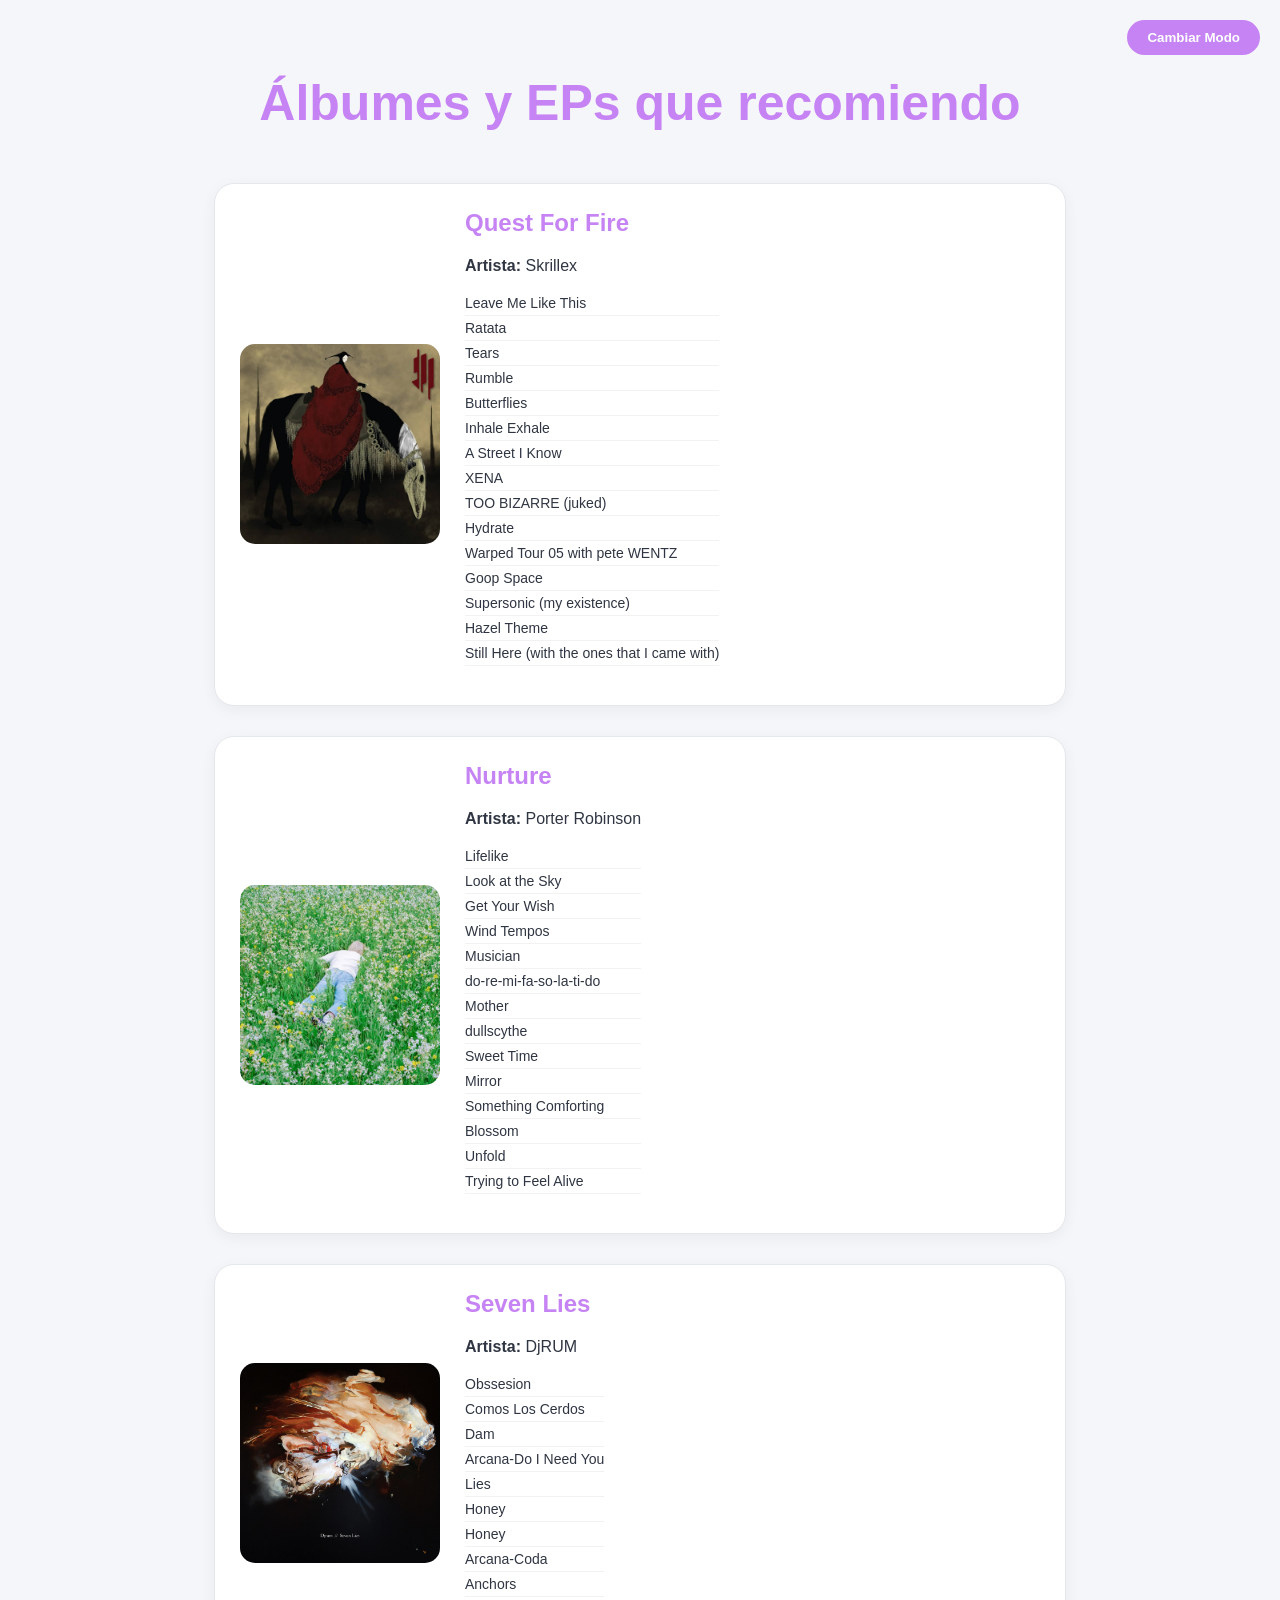
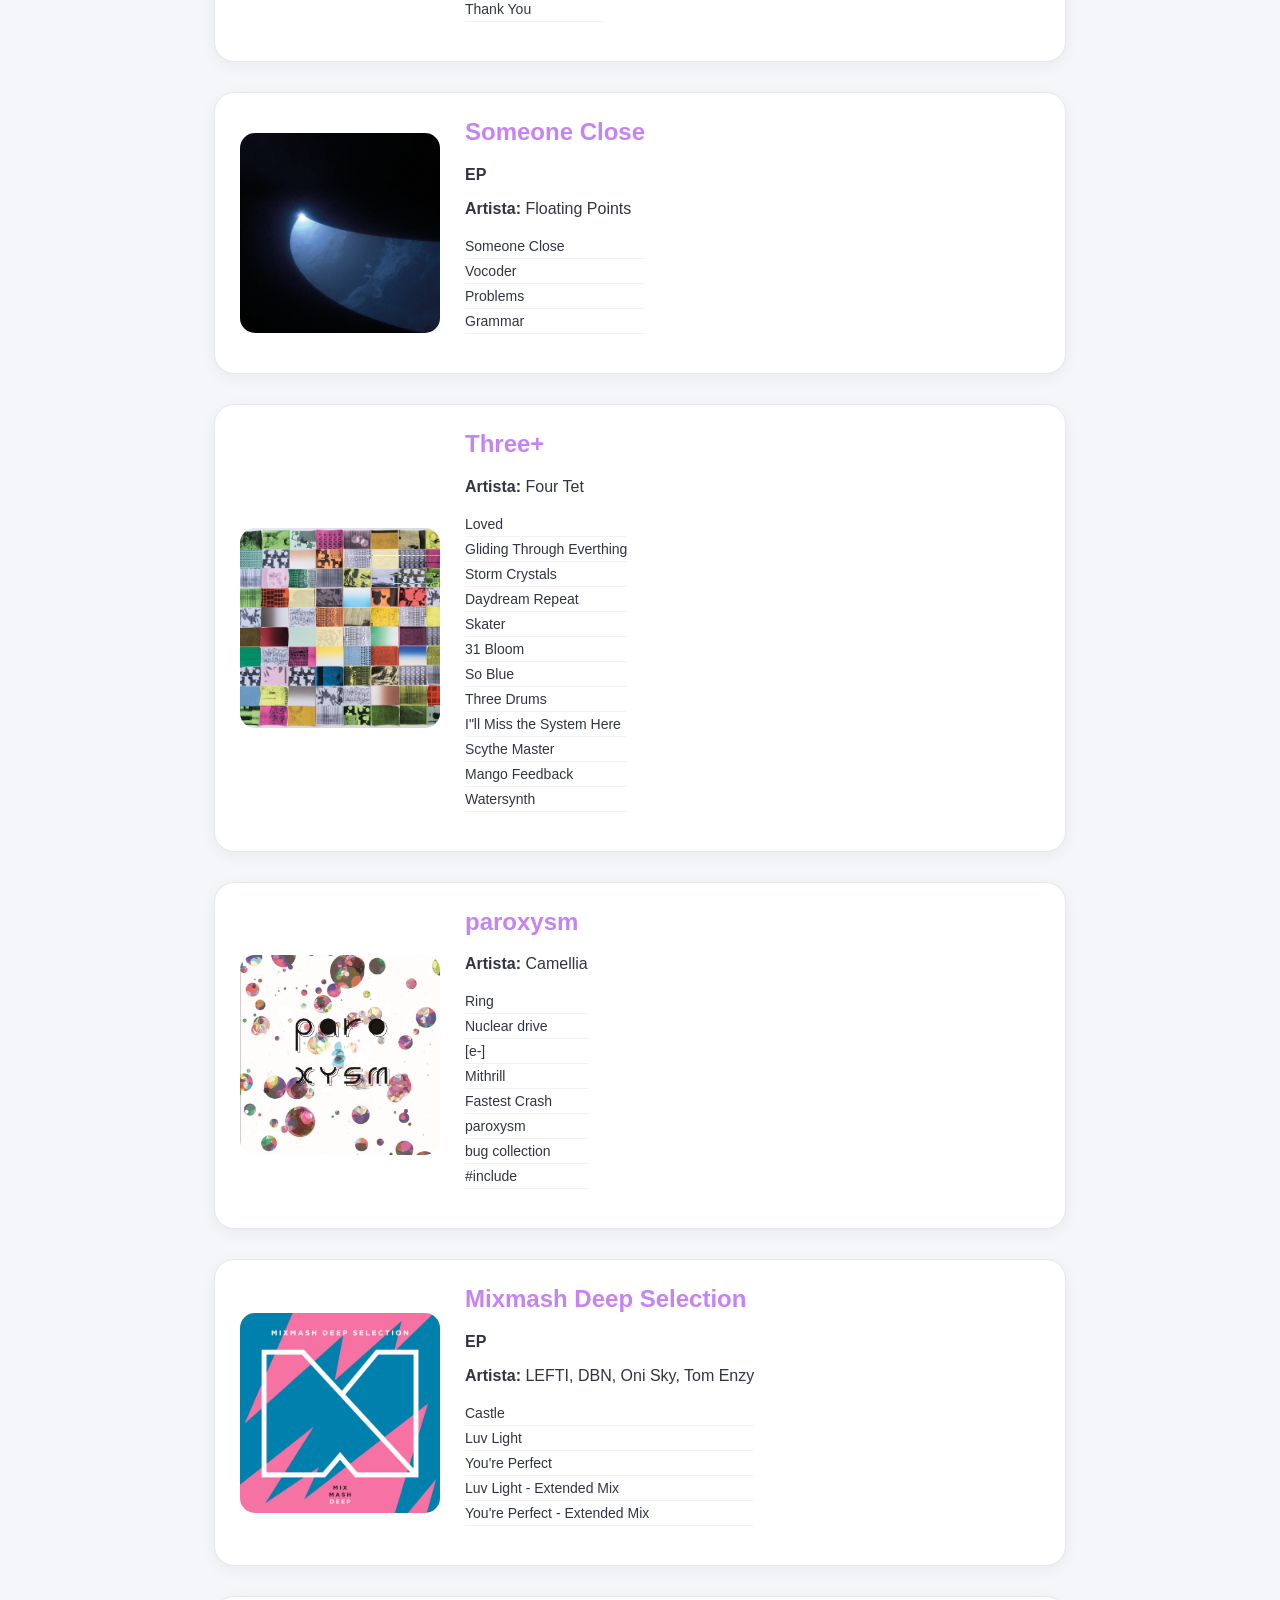
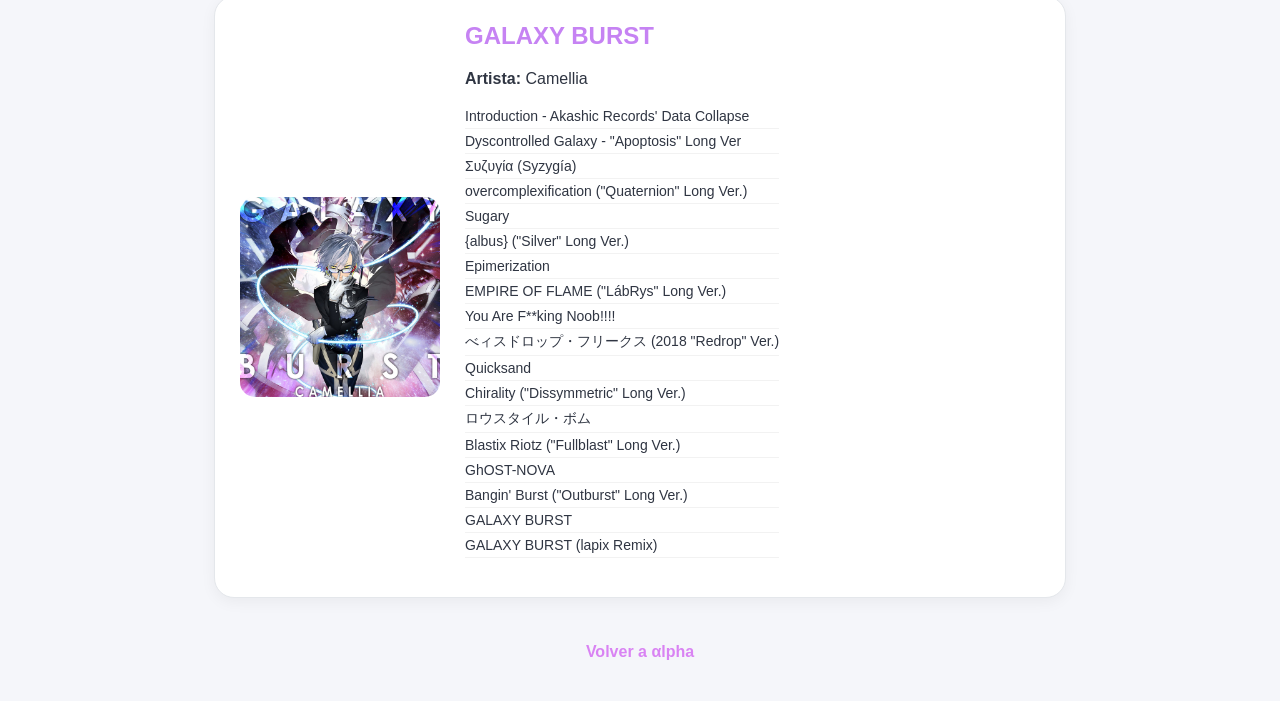
==== albumes.html @ 6c2151a0 "nuevo contenido" ====
<!DOCTYPE html>
<html lang="es">
<head>
    <meta charset="UTF-8">
    <meta name="viewport" content="width=device-width, initial-scale=1.0">
    <title>Álbumes y EPs que recomiendo</title>
    <style>
    :root {
    /* Variables Modo Claro */
    --bg-color: #f5f6fa;
    --text-color: #2f3542;
    --card-bg: #ffffff;
    --border-color: #e4e7eb;
    --accent-color: #c683f3;
    --shadow: 0 4px 15px rgba(0,0,0,0.05);
        }

        body.dark-mode {
            --bg-color: #121212;
            --text-color: #ffffff;
            --card-bg: #1e1e1e;
            --border-color: #333333;
        }

        body {
            background-color: var(--bg-color);
            color: var(--text-color);
            font-family: 'Segoe UI', sans-serif;
            transition: 0.3s;
            margin: 0;
            padding: 40px 20px;
            display: flex;
            flex-direction: column;
            align-items: center;
        }

        h1 { color: var(--accent-color); font-size: 50px; text-align: center; }

        /* Botón de Modo */
        #btn-modo {
            position: fixed;
            top: 20px;
            right: 20px;
            padding: 10px 20px;
            background-color: var(--accent-color);
            color: white;
            border: none;
            border-radius: 20px;
            cursor: pointer;
            font-weight: bold;
            z-index: 1000;
        }

        /* Banner Principal */
        .banner {
            width: 100%;
            max-width: 900px;
            border-radius: 20px;
            margin-bottom: 40px;
            box-shadow: var(--shadow);
        }

        /* Tarjetas de Álbumes */
        .album-card {
            background-color: var(--card-bg);
            border: 1px solid var(--border-color);
            padding: 25px;
            border-radius: 20px;
            margin-bottom: 30px;
            max-width: 800px;
            width: 100%;
            display: flex;
            gap: 25px;
            align-items: center;
            box-shadow: var(--shadow);
            transition: transform 0.3s ease;
        }

        .album-card:hover {
            transform: scale(1.02);
            border-color: var(--accent-color);
        }

        .album-card img {
            width: 200px;
            height: 200px;
            border-radius: 15px;
            object-fit: cover;
        }

        .album-info h2 { margin-top: 0; color: var(--accent-color); }

        ul { list-style: none; padding: 0; font-size: 14px; }
        ul li { padding: 4px 0; border-bottom: 1px solid rgba(128,128,128,0.1); }

        @media (max-width: 768px) {
            .album-card { flex-direction: column; text-align: center; }
        }
         /* Enlace inferior */
        .link-index {
            margin-top: 15px;
            text-decoration: none;
            color: rgb(217, 131, 243);
            font-weight: bold;
        }
    </style>
</head>
<body>

    <button id="btn-modo">Cambiar Modo</button>

    <h1>Álbumes y EPs que recomiendo</h1>
    <br>
    

   

    <div class="album-card">
        <img src="imagenes_proyecto/Quest For Fire.jpg" alt="Quest For Fire">
        <div class="album-info">
            <h2>Quest For Fire</h2>
            <p><strong>Artista:</strong> Skrillex</p>
            <ul>
                <li>Leave Me Like This</li>
                <li>Ratata</li>
                <li>Tears</li>
                <li>Rumble</li>
                <li>Butterflies</li>
                <li>Inhale Exhale</li>
                <li>A Street I Know</li>
                <li>XENA</li>
                <li>TOO BIZARRE (juked)</li>
                <li>Hydrate</li>
                <li>Warped Tour 05 with pete WENTZ</li>
                <li>Goop Space</li>
                <li>Supersonic (my existence)</li>
                <li>Hazel Theme</li>
                <li>Still Here (with the ones that I came with)</li>
            </ul>
        </div>
    </div>

    <div class="album-card">
        <img src="imagenes_proyecto/nurture.jpg" alt="Nurture">
        <div class="album-info">
            <h2>Nurture</h2>
            <p><strong>Artista:</strong> Porter Robinson</p>
            <ul>
            <li>Lifelike</li>
            <li>Look at the Sky</li>
            <li>Get Your Wish</li>
            <li>Wind Tempos</li>
            <li>Musician</li>
            <li>do-re-mi-fa-so-la-ti-do</li>
            <li>Mother</li>
            <li>dullscythe</li>
            <li>Sweet Time</li>
            <li>Mirror</li>
            <li>Something Comforting</li>
            <li>Blossom</li>
            <li>Unfold</li>
            <li>Trying to Feel Alive</li>
            </ul>
        </div>
    </div>

    <div class="album-card">
        <img src="imagenes_proyecto/Seven_Lies.jpg" alt="Seven Lies">
        <div class="album-info">
            <h2>Seven Lies</h2>
            <p><strong>Artista:</strong> DjRUM</p>
            <ul>
            <li>Obssesion</li>
            <li>Comos Los Cerdos</li>
            <li>Dam</li>
            <li>Arcana-Do I Need You</li>
            <li>Lies</li>
            <li>Honey</li>
            <li>Honey</li>
            <li>Arcana-Coda</li>
            <li>Anchors</li>
            <li>Thank You</li>
            </ul>
        </div>
    </div>

    <div class="album-card">
        <img src="imagenes_proyecto/Someone_close.jpg" alt="Seven Lies">
        <div class="album-info">
            <h2>Someone Close</h2>
            <p><strong>EP</strong></p>
            <p><strong>Artista:</strong> Floating Points</p>
            <ul>
            <li>Someone Close</li>
            <li>Vocoder</li>
            <li>Problems</li>
            <li>Grammar</li>
            </ul>
        </div>
    </div>

    <div class="album-card">
        <img src="imagenes_proyecto/Three.jpg" alt="Three+">
        <div class="album-info">
            <h2>Three+</h2>
            <p><strong>Artista:</strong> Four Tet</p>
            <ul>
            <li>Loved</li>
            <li>Gliding Through Everthing</li>
            <li>Storm Crystals</li>
            <li>Daydream Repeat</li>
            <li>Skater</li>
            <li>31 Bloom</li>
            <li>So Blue</li>
            <li>Three Drums</li>
            <li>I"ll Miss the System Here</li>
            <li>Scythe Master</li>
            <li>Mango Feedback</li>
            <li>Watersynth</li>
            </ul>

        </div>
    </div>

    <div class="album-card">
        <img src="imagenes_proyecto/Paroxysm.jpg" alt="Paroxysm">
        <div class="album-info">
            <h2>paroxysm</h2>
            <p><strong>Artista:</strong> Camellia</p>
            <ul>
            <li>Ring</li>
            <li>Nuclear drive</li>
            <li>[e-]</li>
            <li>Mithrill</li>
            <li>Fastest Crash</li>
            <li>paroxysm</li>
            <li>bug collection</li>
            <li>#include</li>
            </ul>
        </div>
    </div>

    <div class="album-card">
        <img src="imagenes_proyecto/mm_deep.jpg" alt="Mixmash Deep">
        <div class="album-info">
            <h2>Mixmash Deep Selection</h2>
            <p><strong>EP</strong></p>
            <p><strong>Artista:</strong> LEFTI, DBN, Oni Sky, Tom Enzy</p>
            <ul>
            <li>Castle</li>
            <li>Luv Light</li>
            <li>You're Perfect</li>
            <li>Luv Light - Extended Mix</li>
            <li>You're Perfect - Extended Mix</li>
            </ul>
        </div>
    </div>

    <div class="album-card">
        <img src="imagenes_proyecto/Galaxy_Burst.jpg" alt="GALAXY BURST">
        <div class="album-info">
            <h2>GALAXY BURST</h2>
            <p><strong>Artista:</strong> Camellia</p>
            <ul>
            <li>Introduction - Akashic Records' Data Collapse</li>
            <li>Dyscontrolled Galaxy - "Apoptosis" Long Ver</li>
            <li>Συζυγία (Syzygía)</li>
            <li>overcomplexification ("Quaternion" Long Ver.)</li>
            <li>Sugary</li>
            <li>{albus} ("Silver" Long Ver.)</li>
            <li>Epimerization</li>
            <li>EMPIRE OF FLAME ("LábRys" Long Ver.)</li>
            <li>You Are F**king Noob!!!!</li>
            <li>べィスドロップ・フリークス (2018 "Redrop" Ver.)</li>
            <li>Quicksand</li>
            <li>Chirality ("Dissymmetric" Long Ver.)</li>
            <li>ロウスタイル・ボム</li>
            <li>Blastix Riotz ("Fullblast" Long Ver.)</li>
            <li>GhOST-NOVA</li>
            <li>Bangin' Burst ("Outburst" Long Ver.)</li>
            <li>GALAXY BURST</li>
            <li>GALAXY BURST (lapix Remix)</li>
            </ul>
        </div>
    </div>

    <a href="index.html" class="link-index"><strong>Volver a αlpha</a>

        <!--script del modo oscuro-->
    <script>
        const btn = document.getElementById('btn-modo');
        btn.addEventListener('click', () => {
            document.body.classList.toggle('dark-mode');
            localStorage.setItem('tema', document.body.classList.contains('dark-mode') ? 'oscuro' : 'claro');
        });

        if(localStorage.getItem('tema') === 'oscuro') {
            document.body.classList.add('dark-mode');
        }
    </script>
</body>
</html>
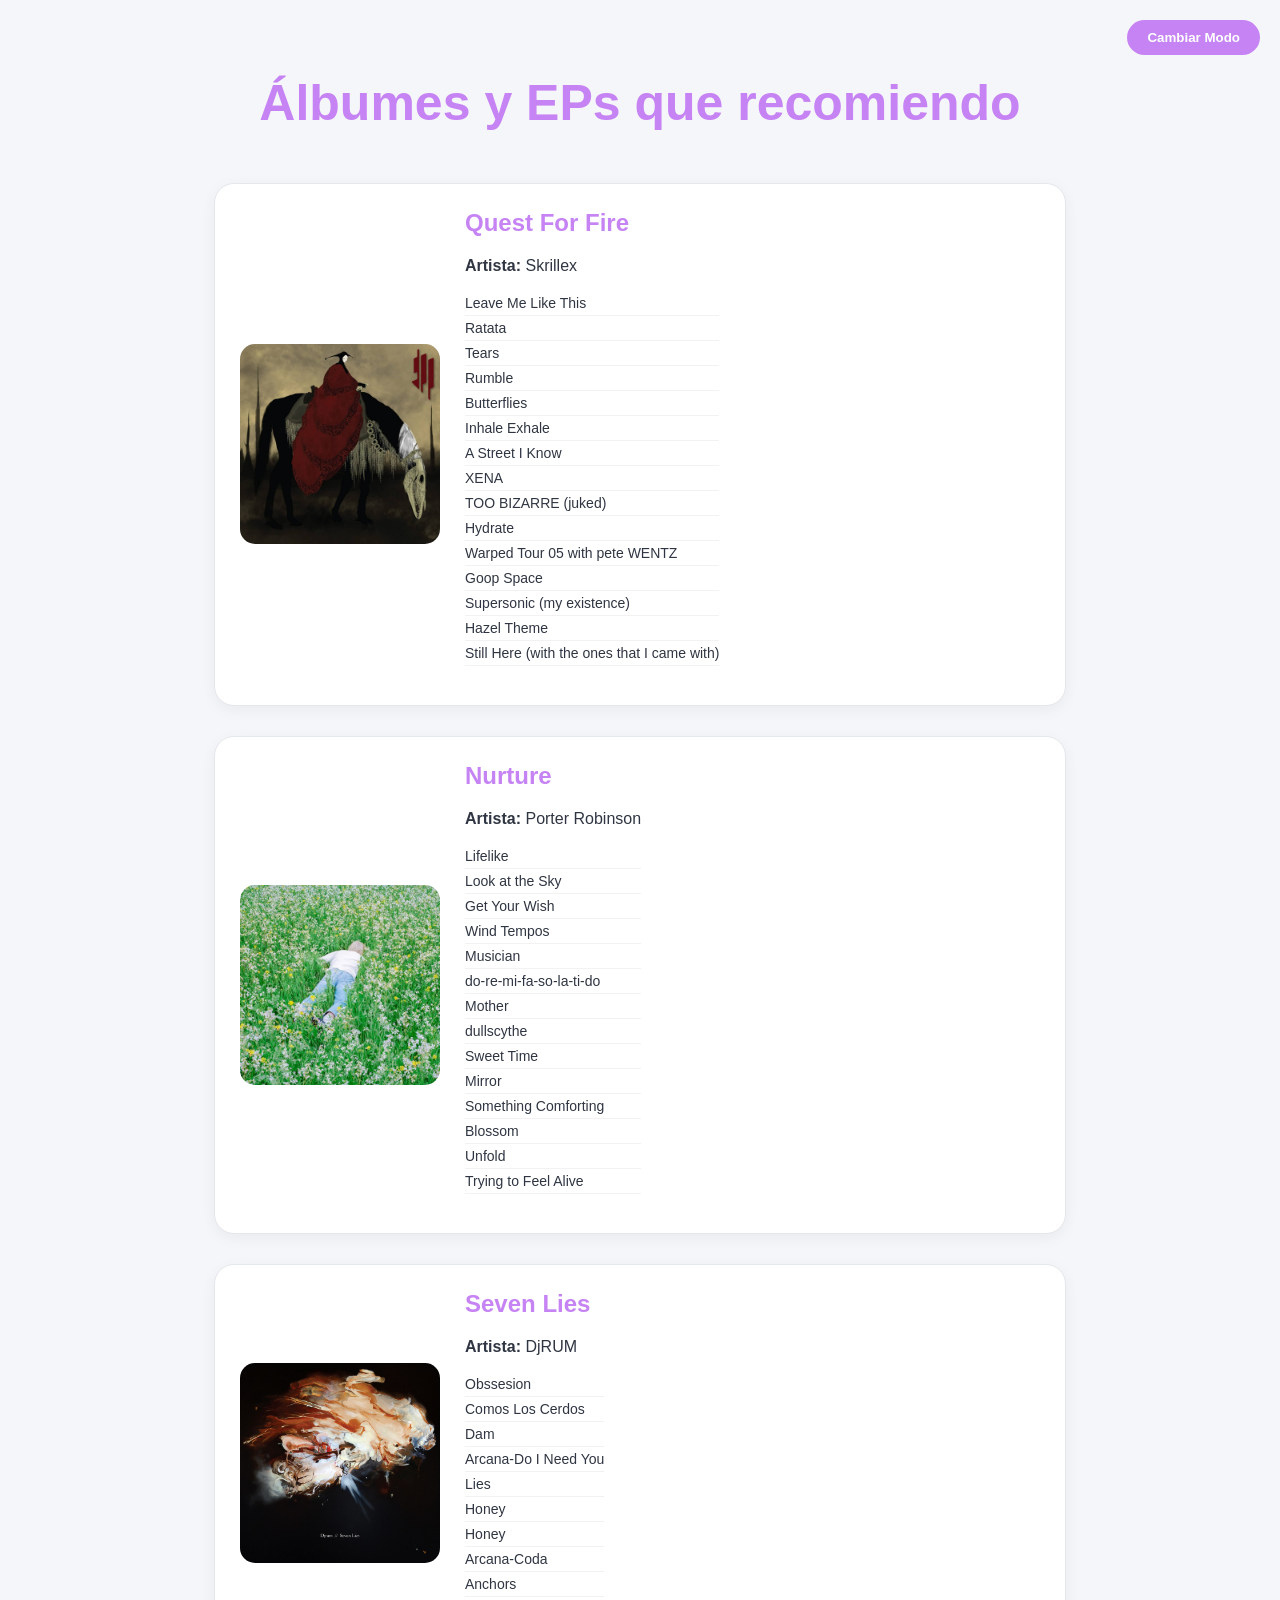
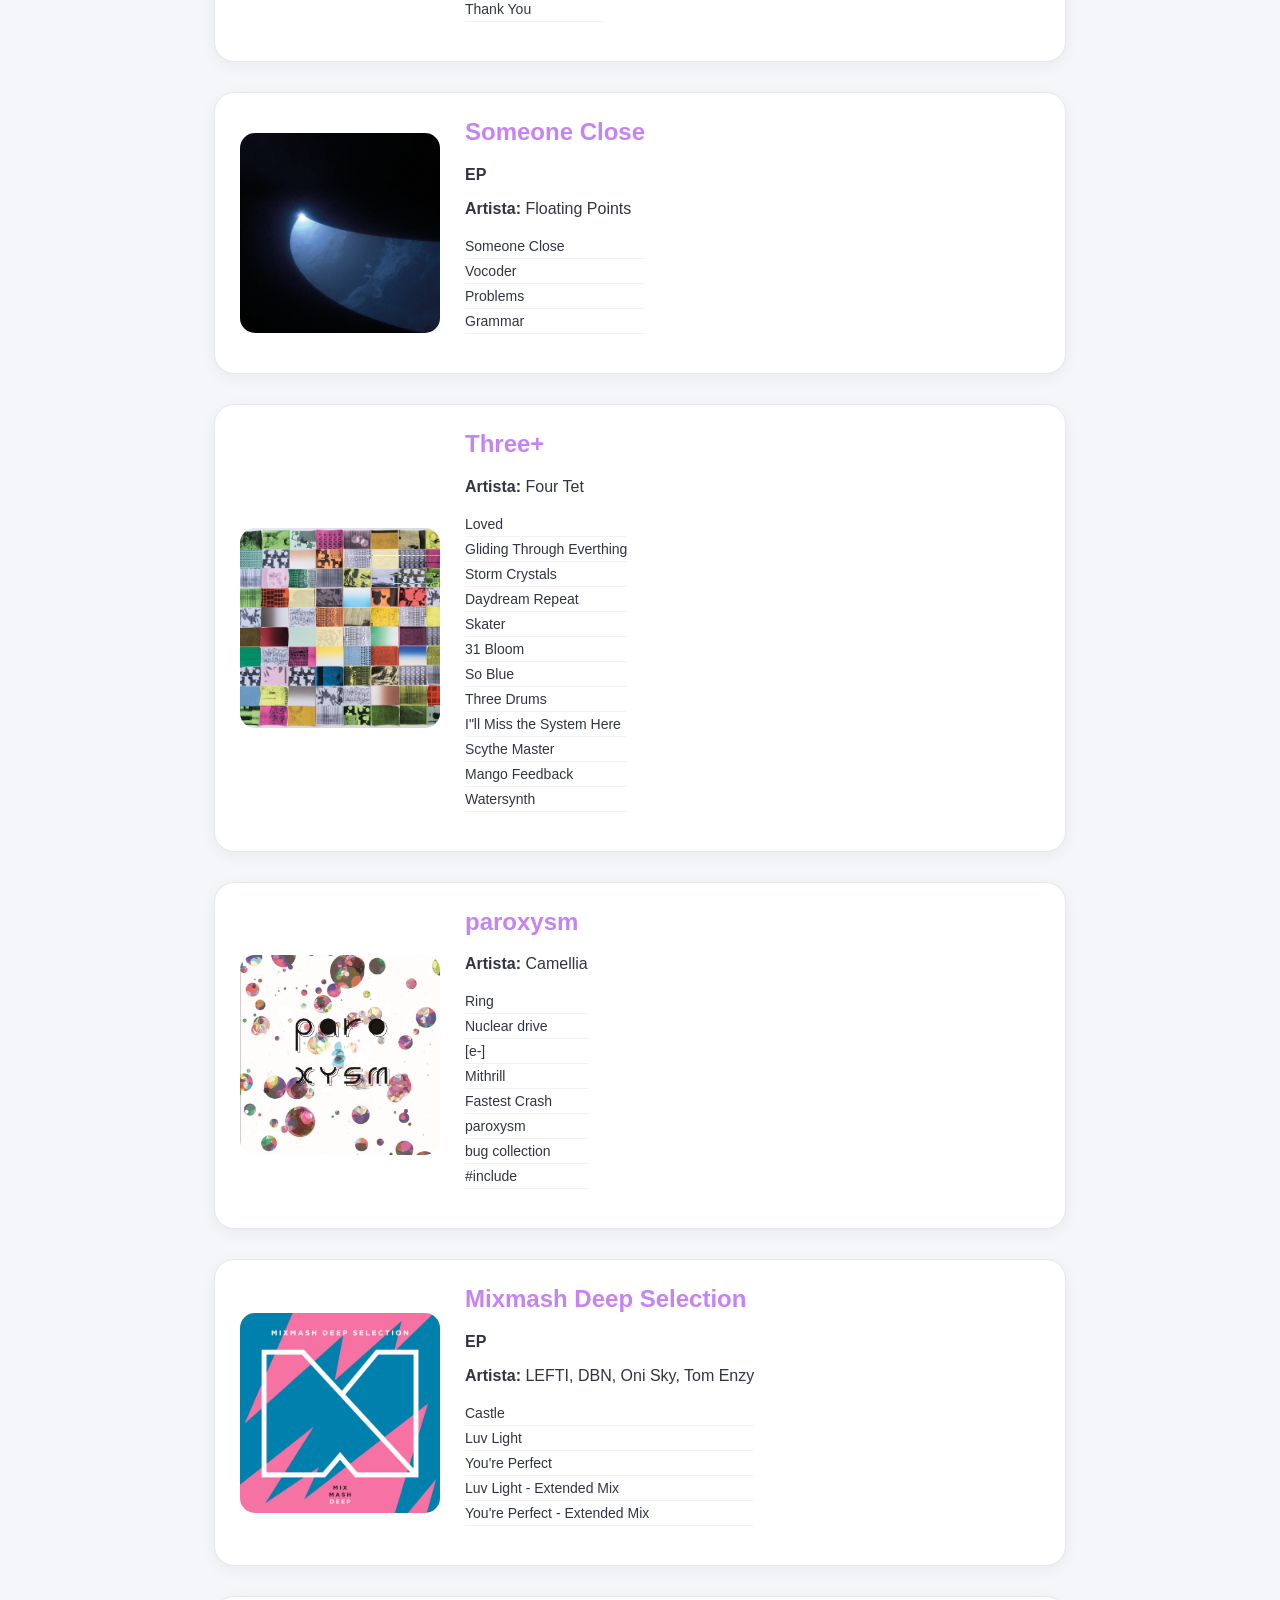
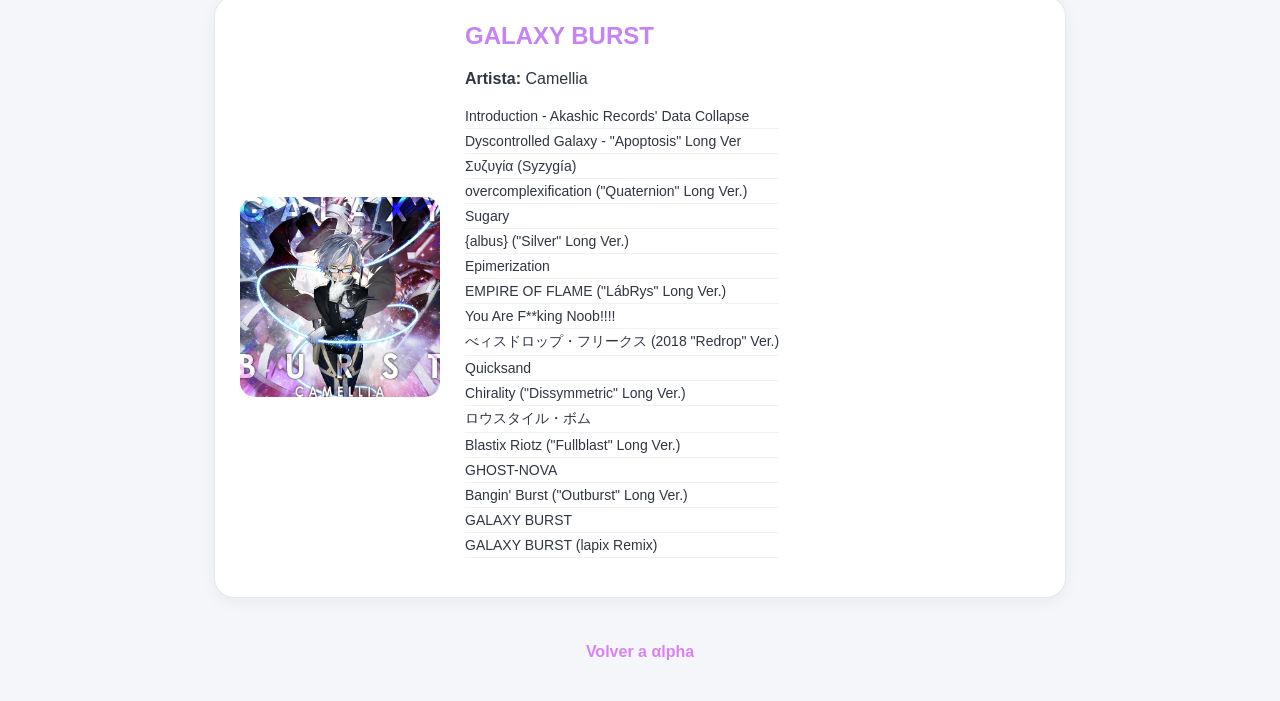
==== commit 5cdd2744: "Update albumes.html" ====
--- a/albumes.html
+++ b/albumes.html
@@ -276,7 +276,7 @@
             <li>Chirality ("Dissymmetric" Long Ver.)</li>
             <li>ロウスタイル・ボム</li>
             <li>Blastix Riotz ("Fullblast" Long Ver.)</li>
-            <li>GhOST-NOVA</li>
+            <li>GHOST-NOVA</li>
             <li>Bangin' Burst ("Outburst" Long Ver.)</li>
             <li>GALAXY BURST</li>
             <li>GALAXY BURST (lapix Remix)</li>
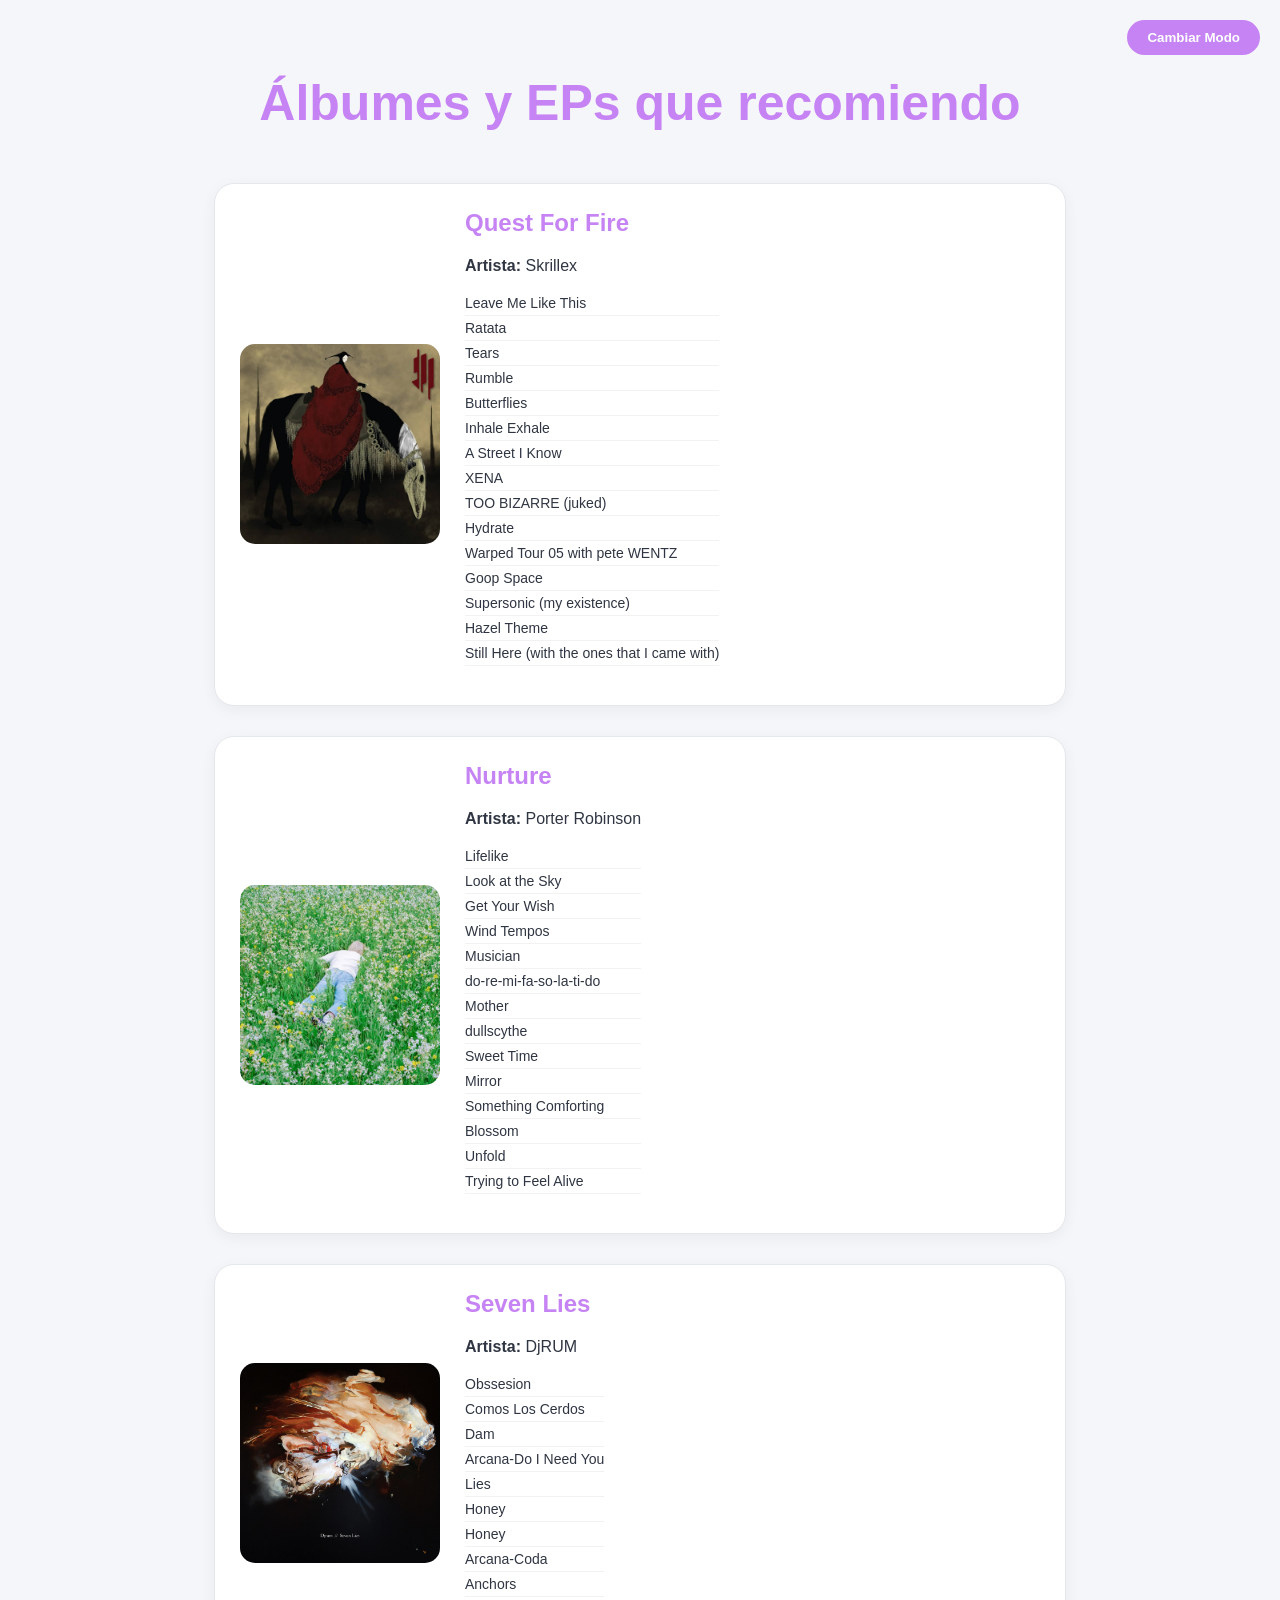
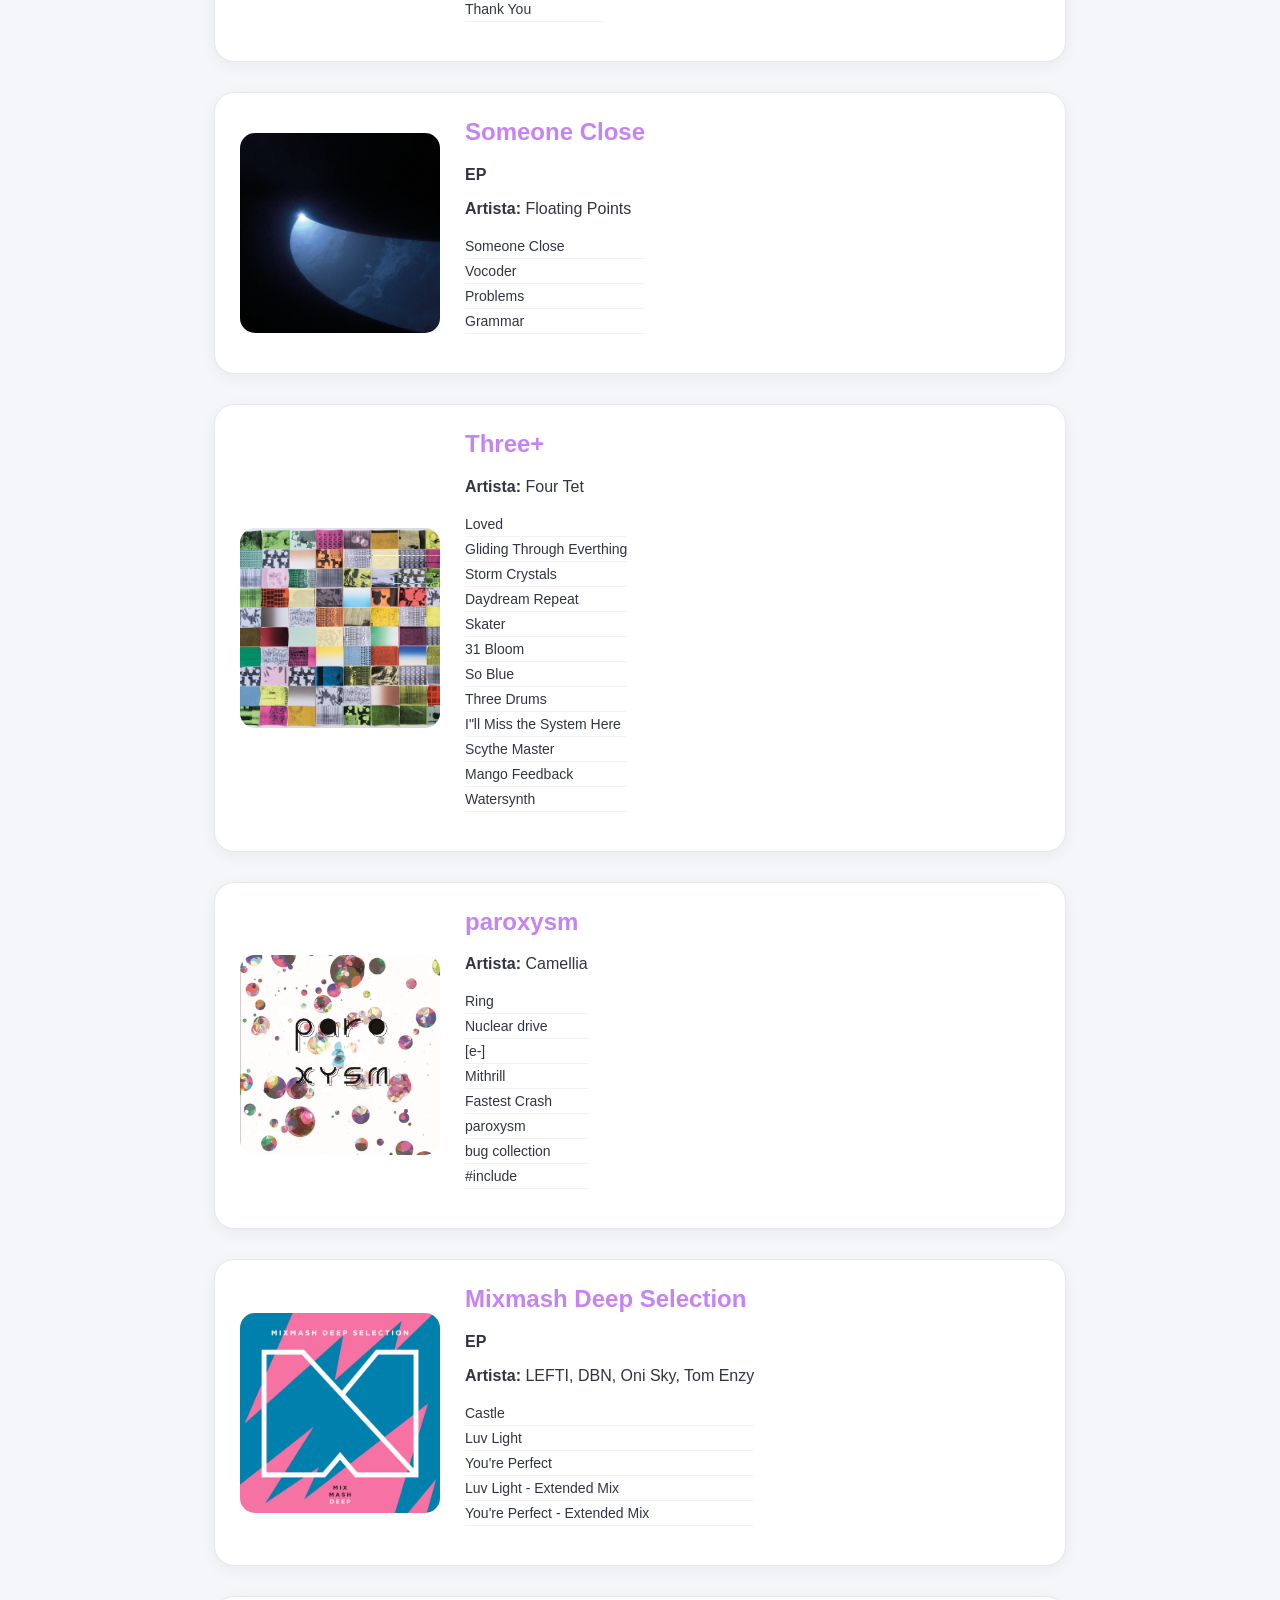
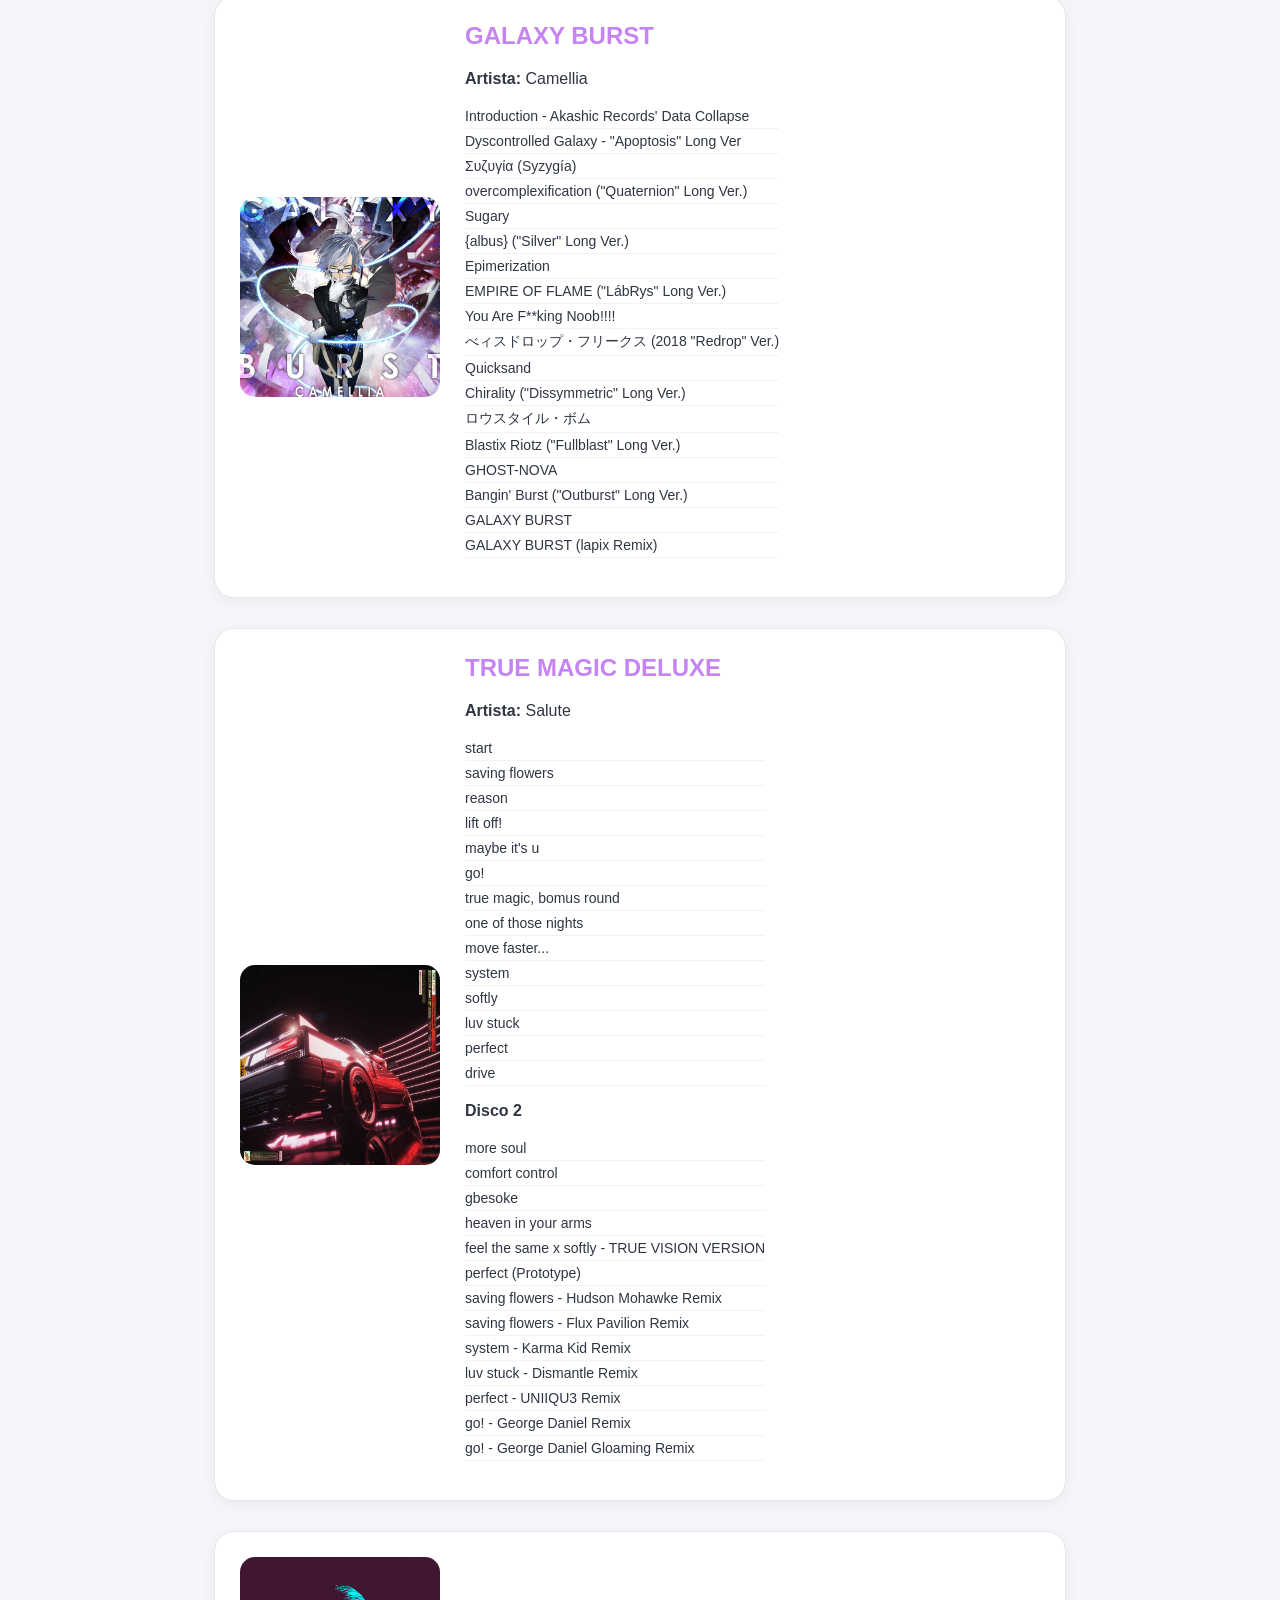
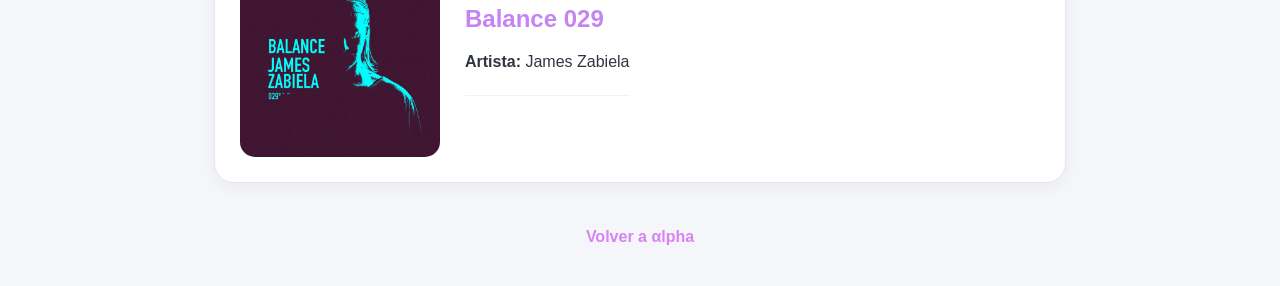
==== commit 0db0f230: "nuevo contenido" ====
--- a/albumes.html
+++ b/albumes.html
@@ -284,6 +284,57 @@
         </div>
     </div>
 
+    <div class="album-card">
+        <img src="imagenes_proyecto/true_magic_D.jpg" alt="TRUE MAGIC DELUXE">
+        <div class="album-info">
+            <h2>TRUE MAGIC DELUXE</h2>
+            <p><strong>Artista:</strong> Salute</p>
+            <ul>
+            <li>start</li>
+            <li>saving flowers</li>
+            <li>reason</li>
+            <li>lift off!</li>
+            <li>maybe it's u</li>
+            <li>go!</li>
+            <li>true magic, bomus round</li>
+            <li>one of those nights</li>
+            <li>move faster...</li>
+            <li>system</li>
+            <li>softly</li>
+            <li>luv stuck</li>
+            <li>perfect</li>
+            <li>drive</li>
+            </ul>
+            <p><strong>Disco 2</strong></p>
+            <ul>
+            <li>more soul</li>
+            <li>comfort control</li>
+            <li>gbesoke</li>
+            <li>heaven in your arms</li>
+            <li>feel the same x softly - TRUE VISION VERSION</li>
+            <li>perfect (Prototype)</li>
+            <li>saving flowers - Hudson Mohawke Remix</li>
+            <li>saving flowers - Flux Pavilion Remix </li>
+            <li>system - Karma Kid Remix</li>
+            <li>luv stuck - Dismantle Remix</li>
+            <li>perfect - UNIIQU3 Remix</li>
+            <li>go! - George Daniel Remix</li>
+            <li>go! - George Daniel Gloaming Remix</li>
+            </ul>
+        </div>
+    </div>
+
+    <div class="album-card">
+        <img src="imagenes_proyecto/balance_029.jpg" alt="Balance 029">
+        <div class="album-info">
+            <h2>Balance 029</h2>
+            <p><strong>Artista:</strong> James Zabiela</p>
+            <ul>
+            <li></li>
+            </ul>
+        </div>
+    </div>
+
     <a href="index.html" class="link-index"><strong>Volver a αlpha</a>
 
         <!--script del modo oscuro-->
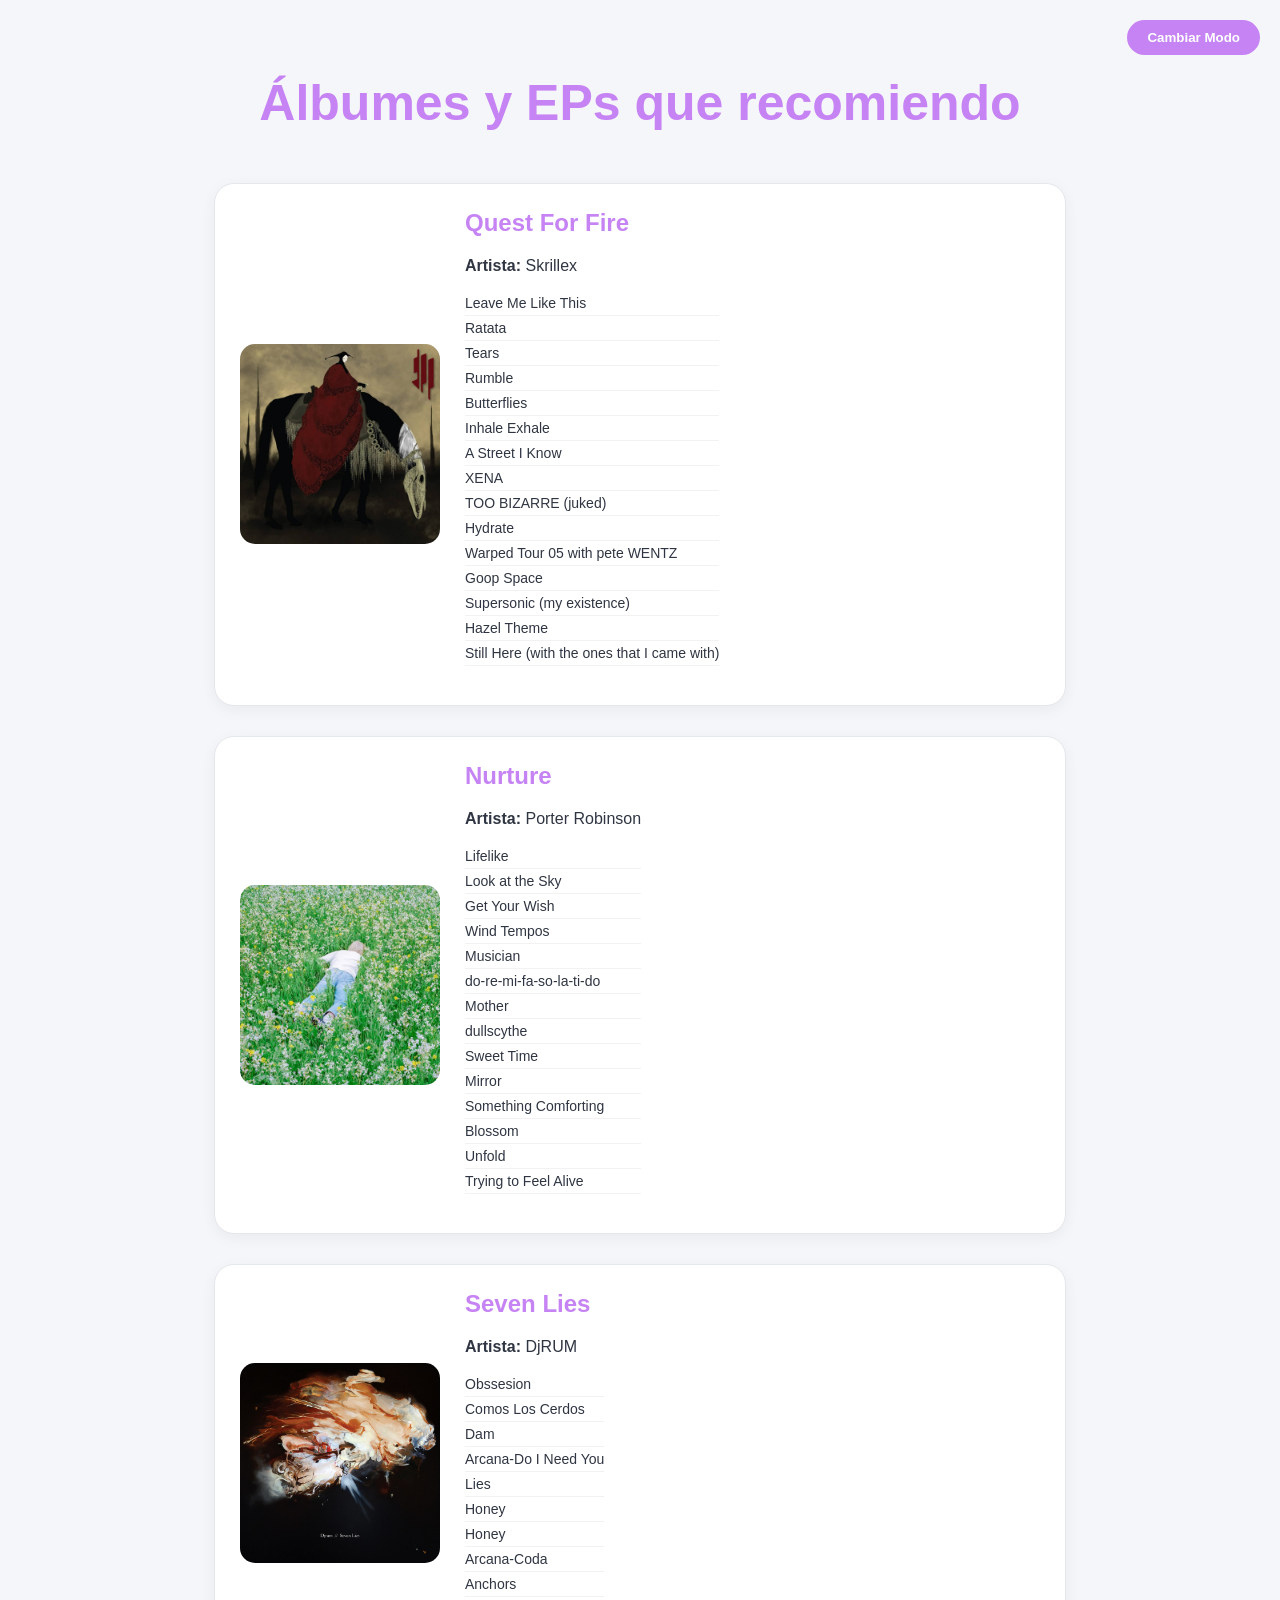
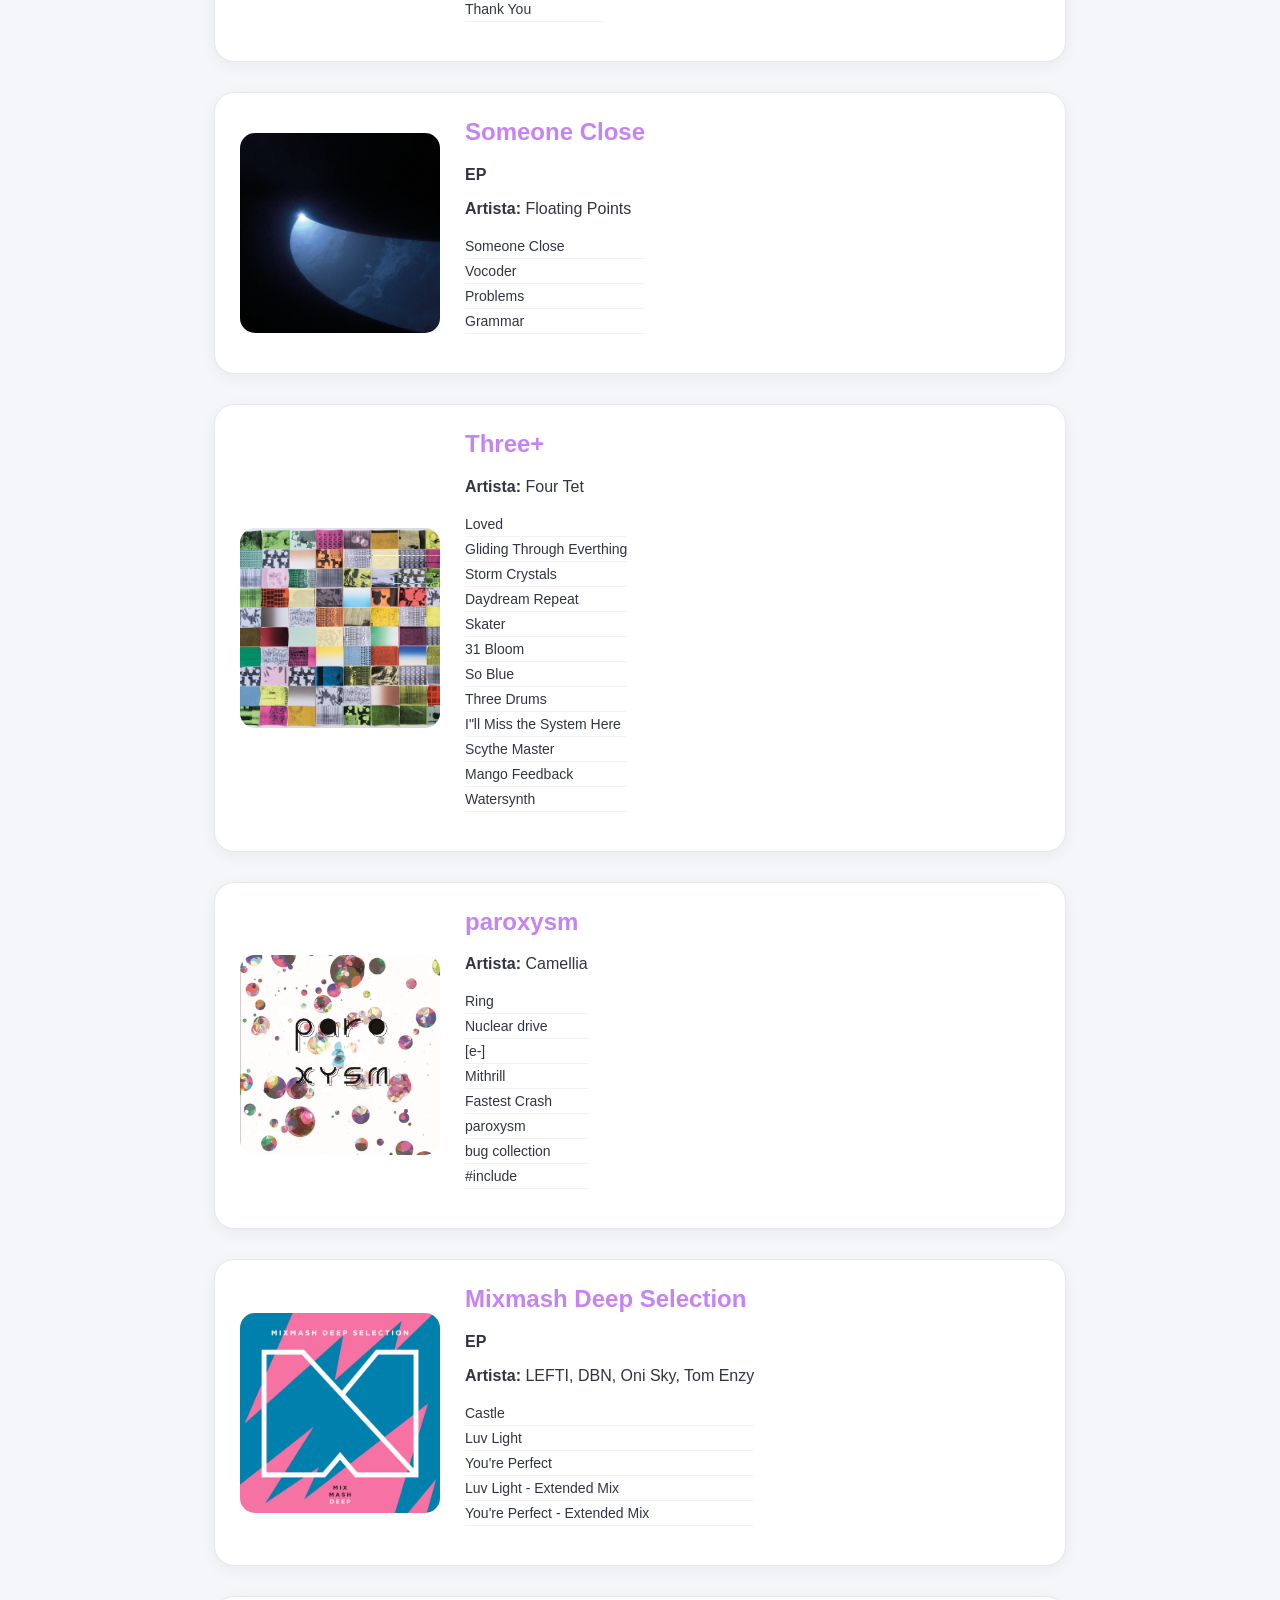
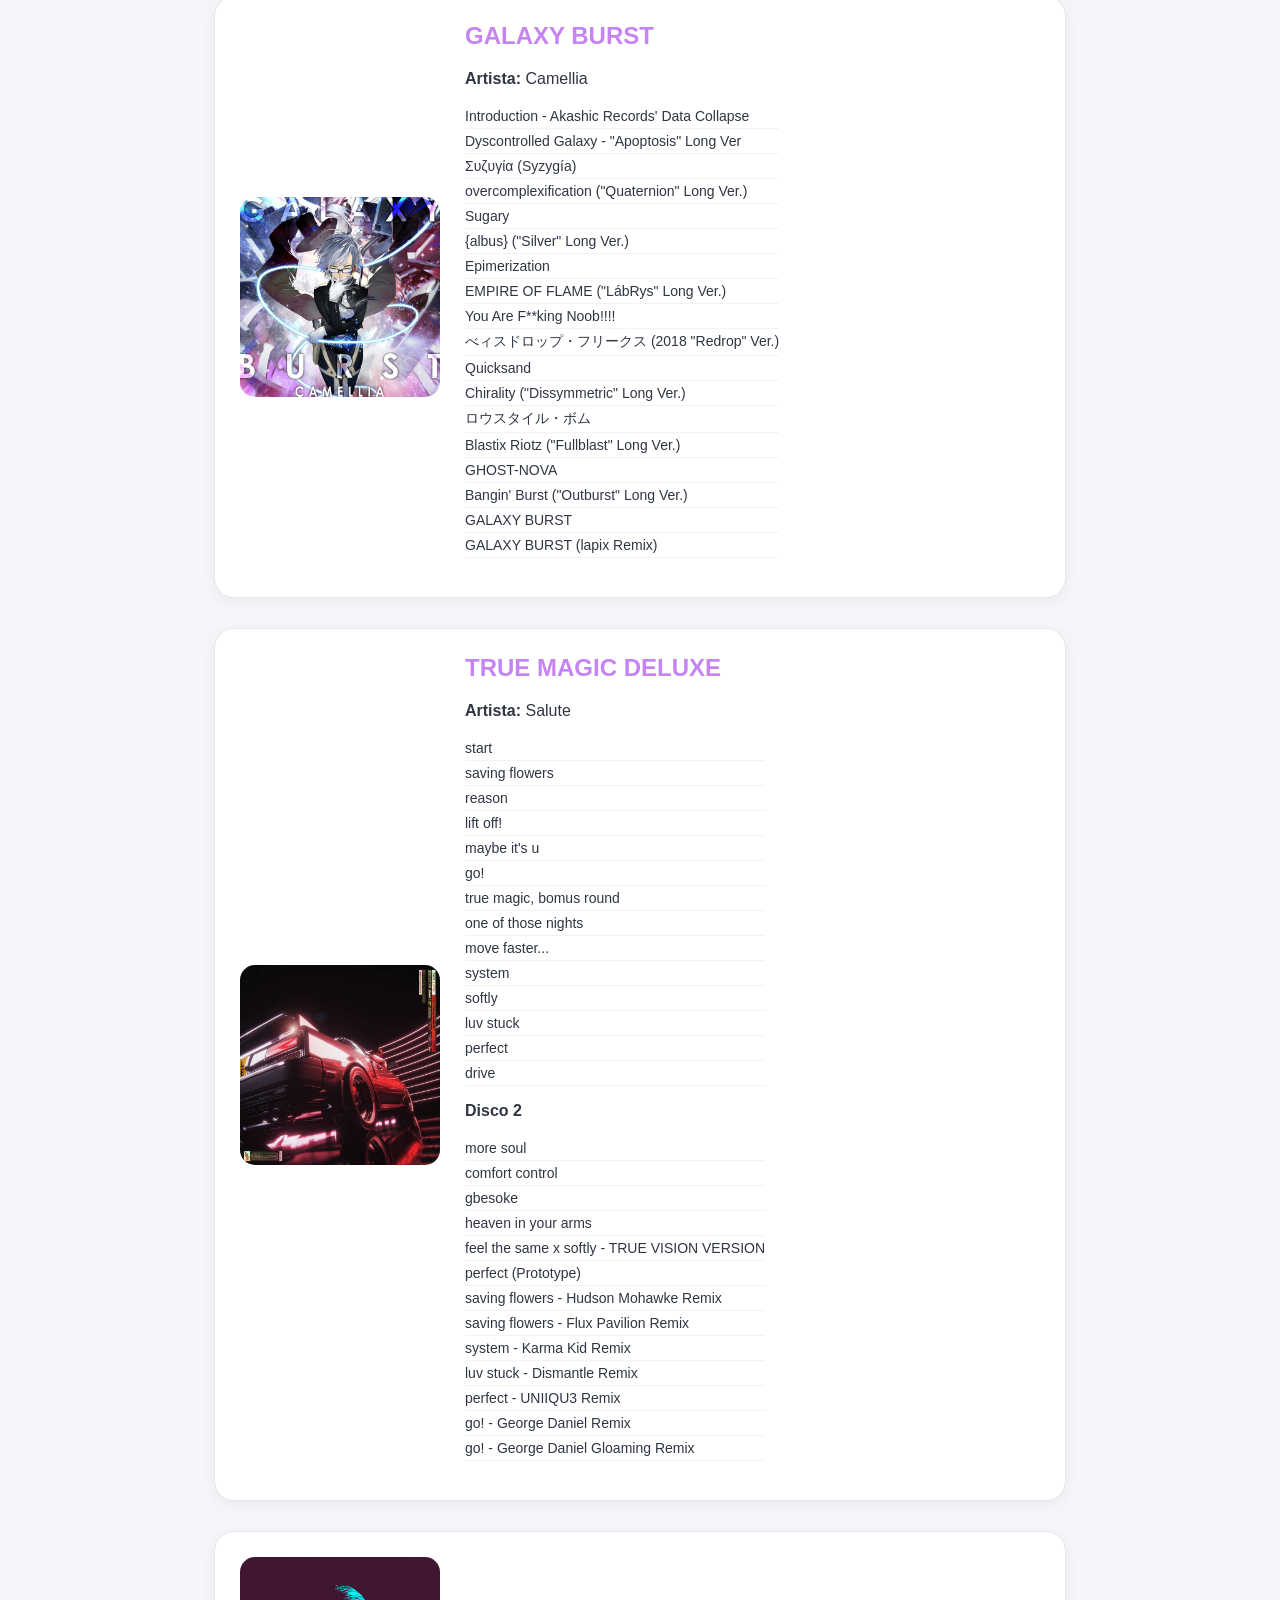
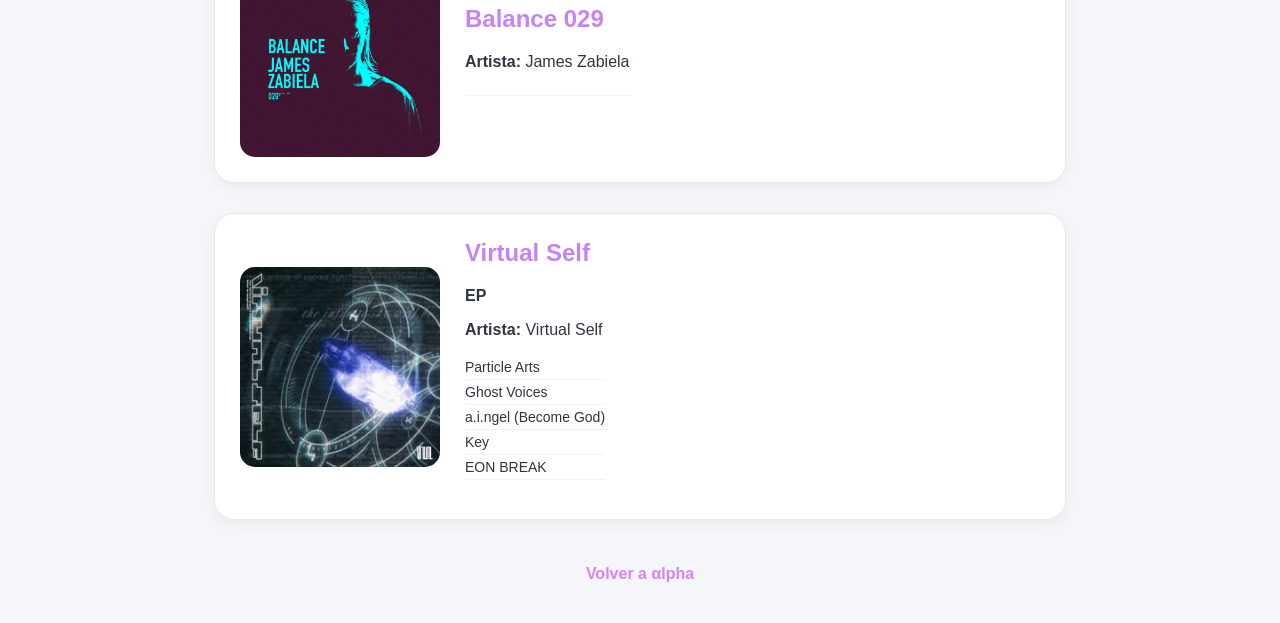
==== commit ff1a71ea: "virtual self" ====
--- a/albumes.html
+++ b/albumes.html
@@ -335,6 +335,22 @@
         </div>
     </div>
 
+    <div class="album-card">
+        <img src="imagenes_proyecto/vistual_self.jpg" alt="Virtual Self">
+        <div class="album-info">
+            <h2>Virtual Self</h2>
+            <p><strong>EP</strong></p>
+            <p><strong>Artista:</strong> Virtual Self</p>
+            <ul>
+            <li>Particle Arts</li>
+            <li>Ghost Voices</li>
+            <li>a.i.ngel (Become God)</li>
+            <li>Key</li>
+            <li>EON BREAK</li>
+            </ul>
+        </div>
+    </div>
+
     <a href="index.html" class="link-index"><strong>Volver a αlpha</a>
 
         <!--script del modo oscuro-->
@@ -349,5 +365,6 @@
             document.body.classList.add('dark-mode');
         }
     </script>
+   
 </body>
 </html>
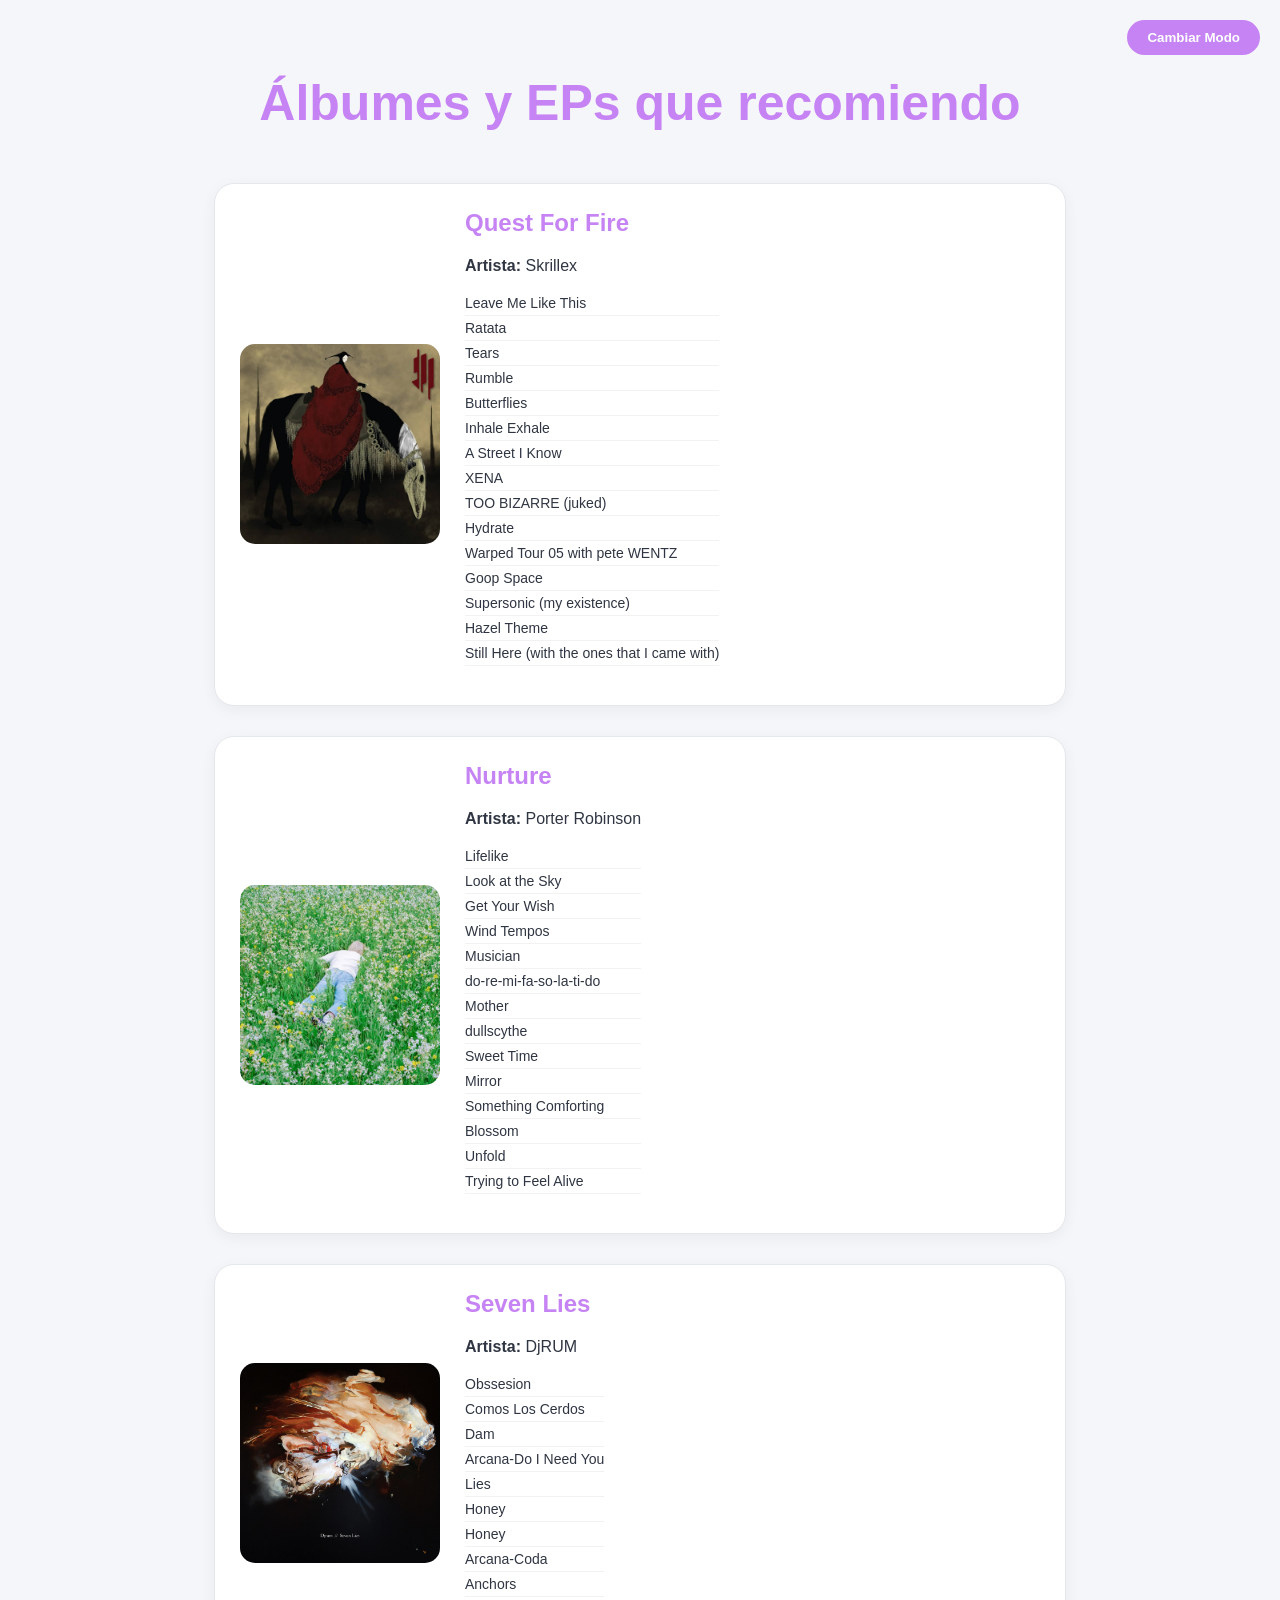
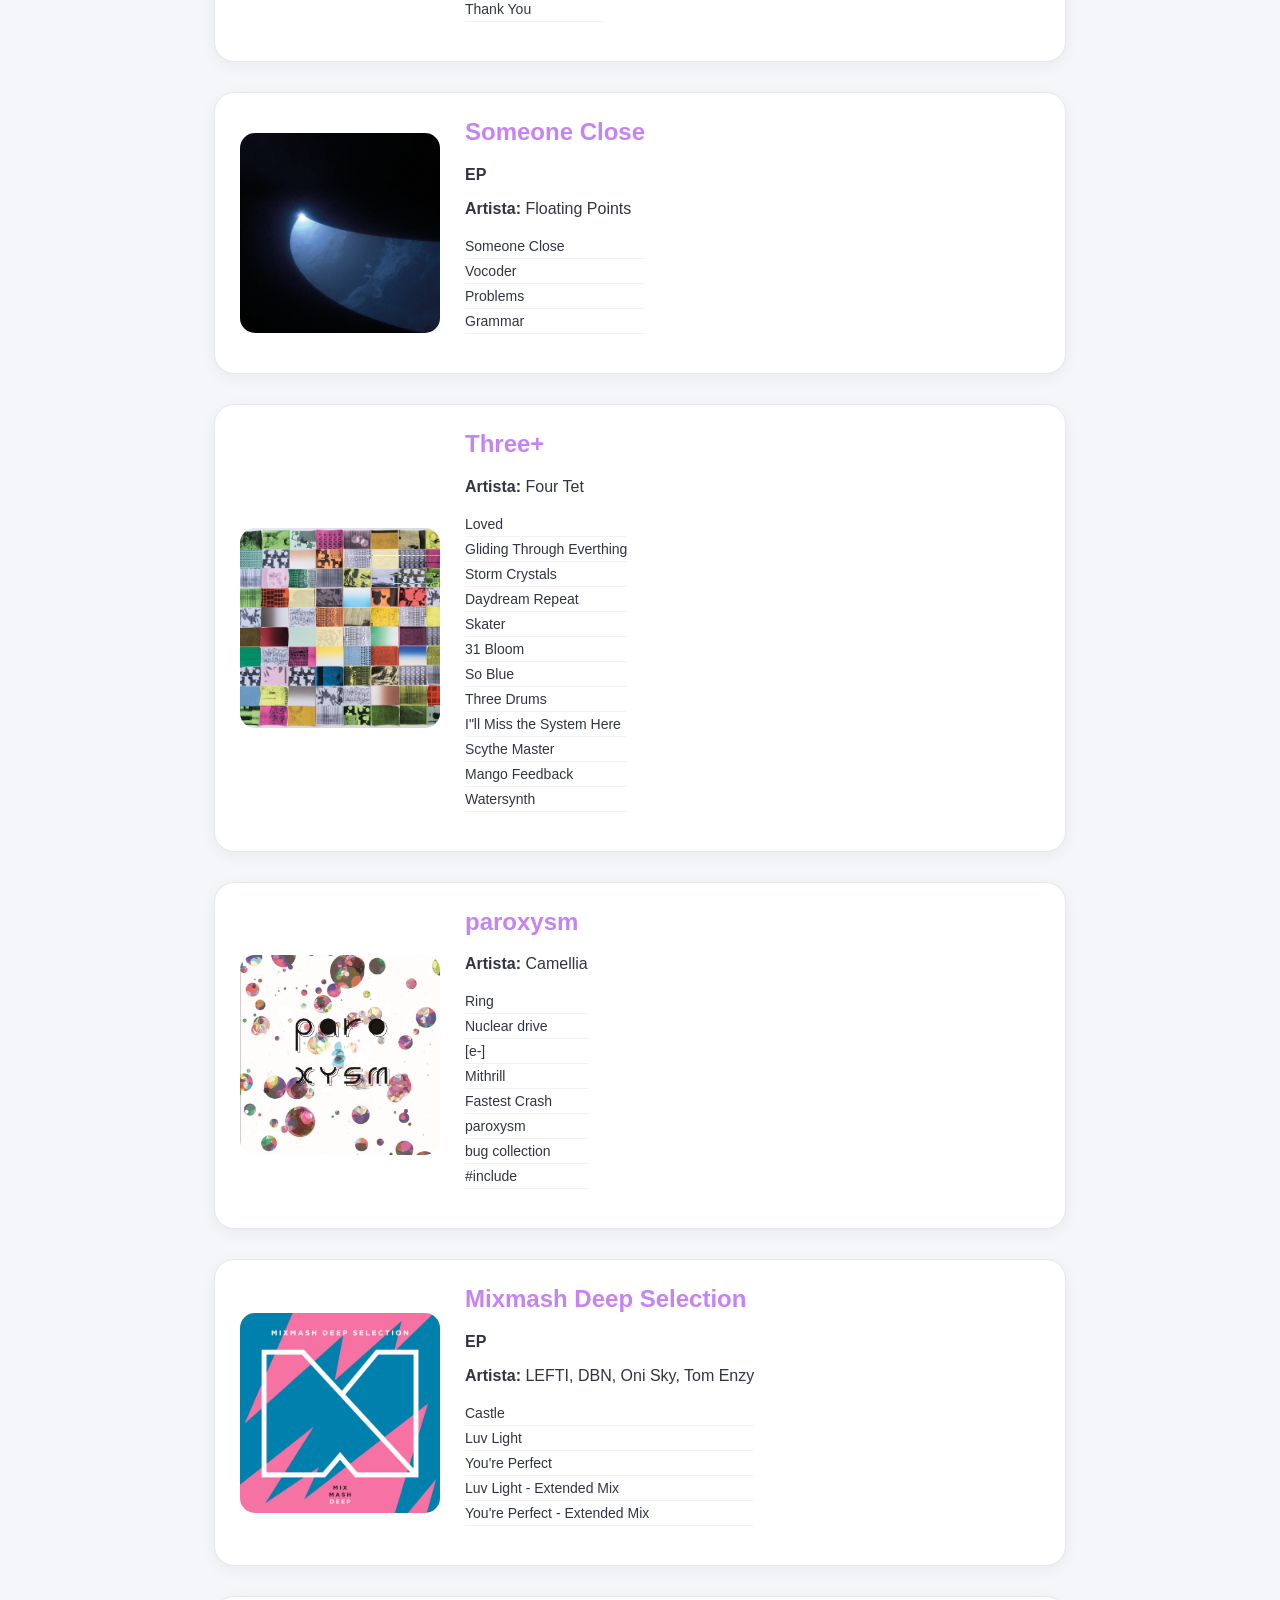
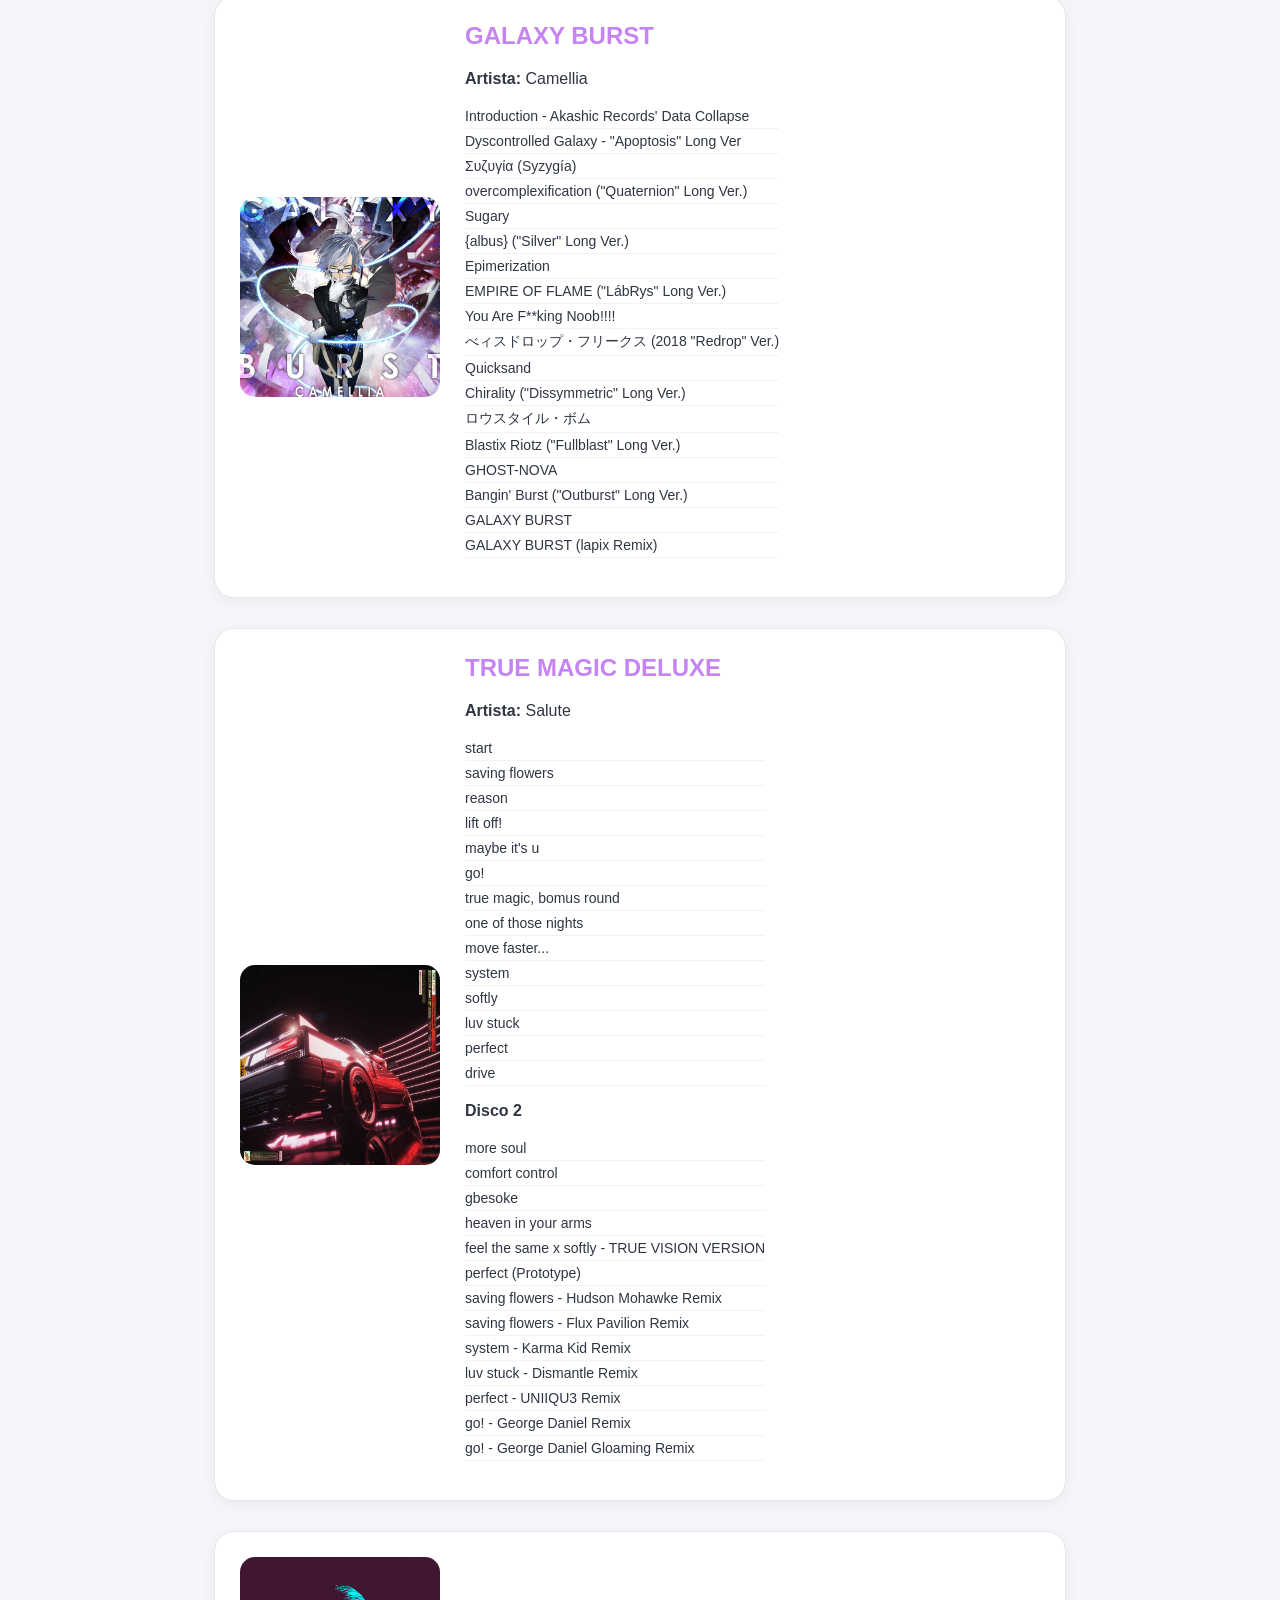
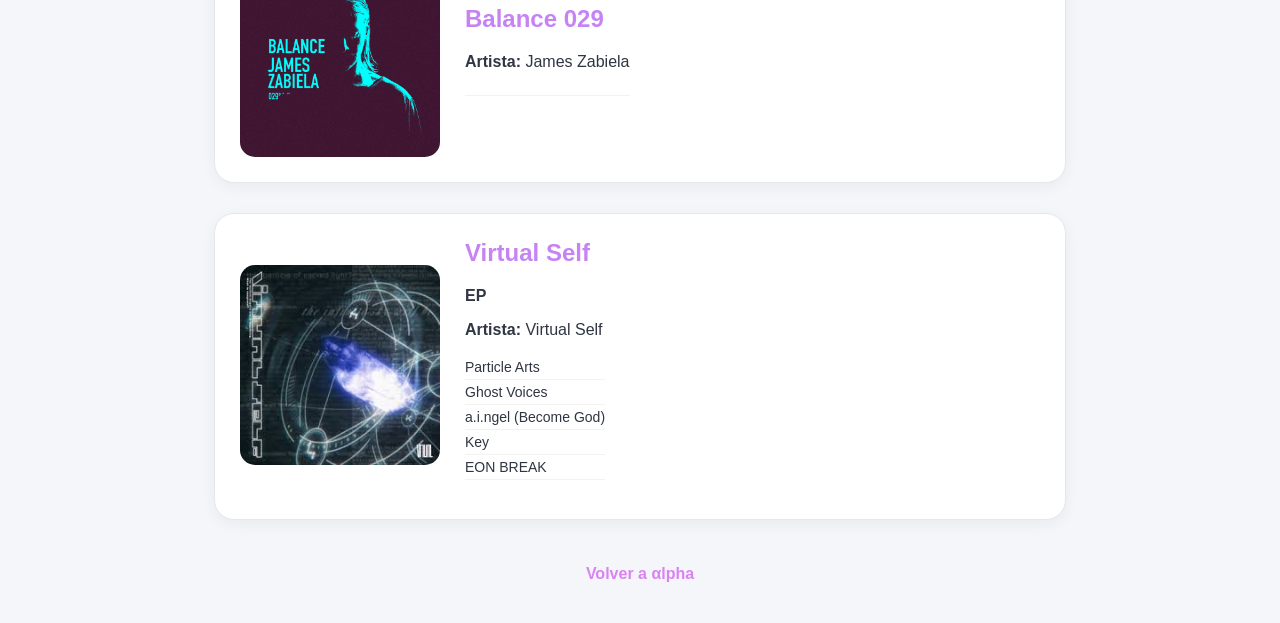
==== commit 63f9db5f: "V I R T U A L-S E L F" ====
--- a/albumes.html
+++ b/albumes.html
@@ -336,7 +336,7 @@
     </div>
 
     <div class="album-card">
-        <img src="imagenes_proyecto/vistual_self.jpg" alt="Virtual Self">
+        <a href="https://virtualself.co/" target="_blank"><img src="imagenes_proyecto/vistual_self.jpg" alt="Virtual Self"></a>
         <div class="album-info">
             <h2>Virtual Self</h2>
             <p><strong>EP</strong></p>
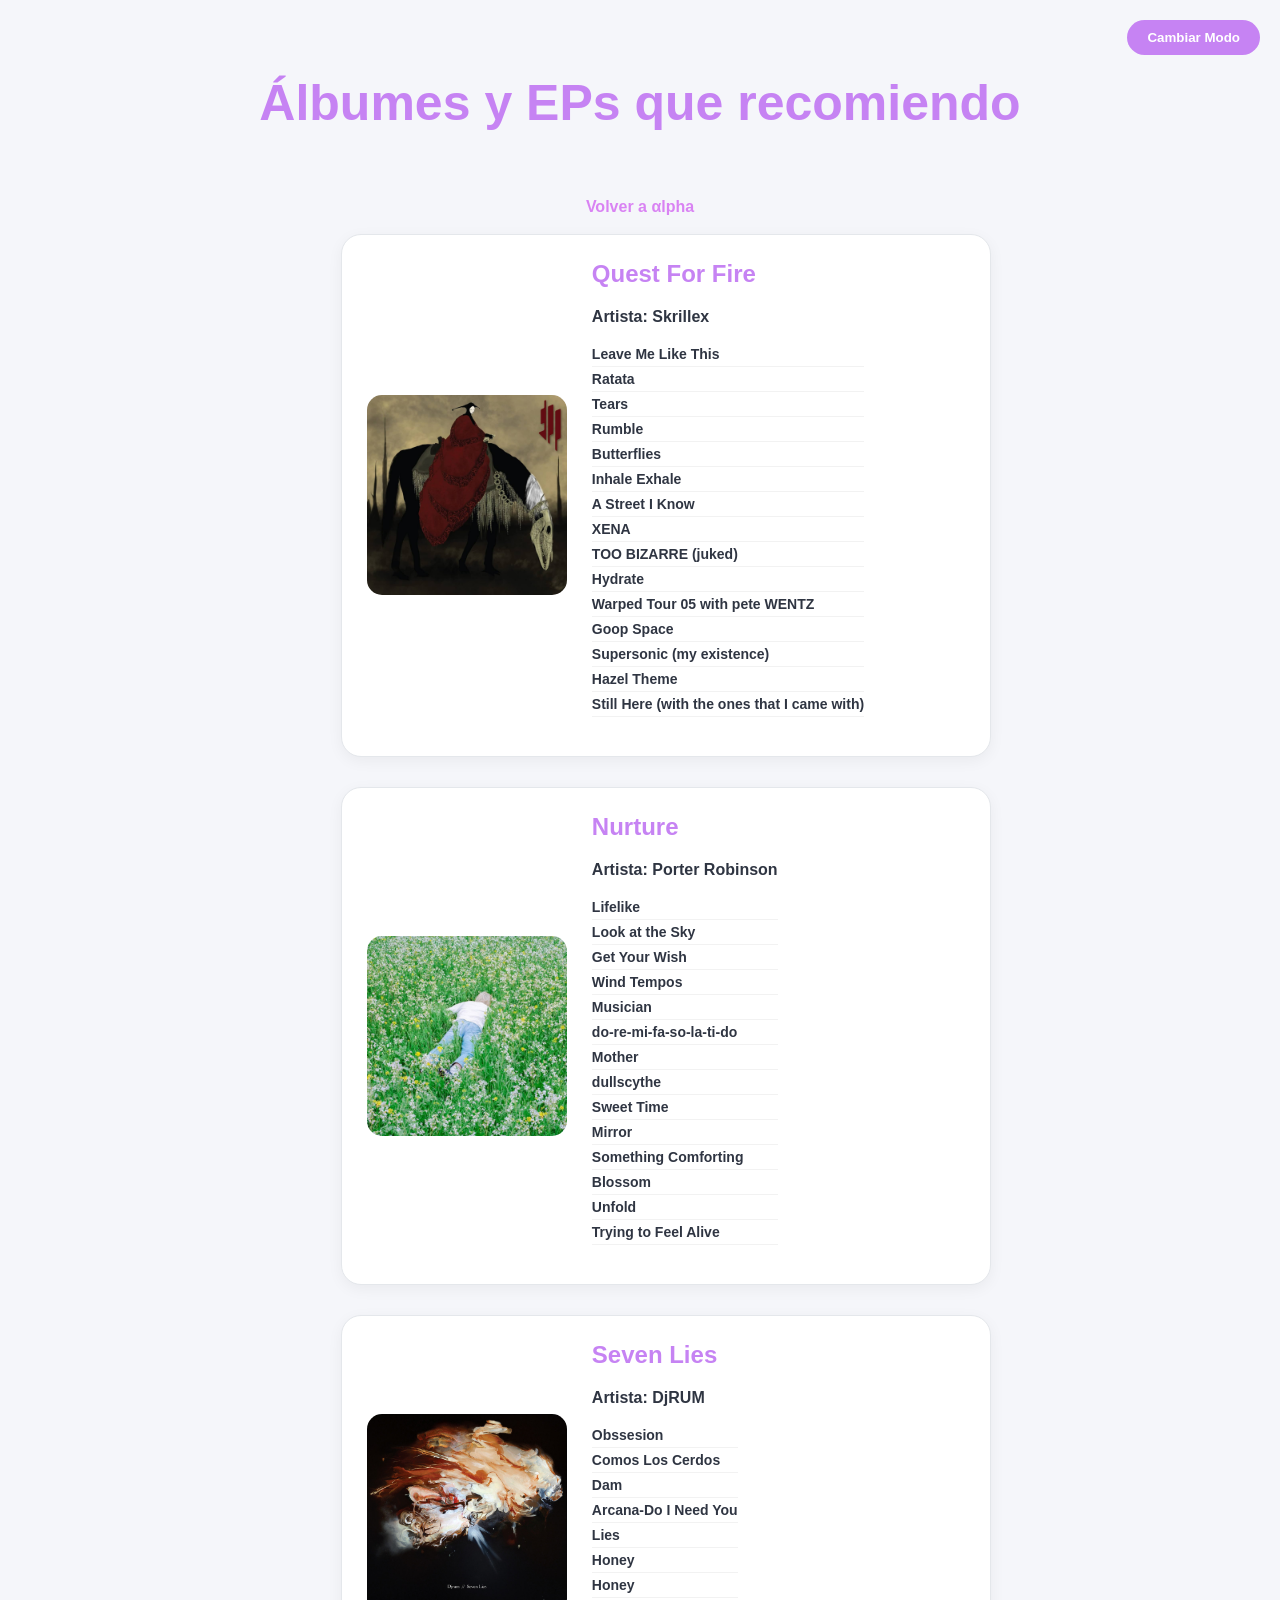
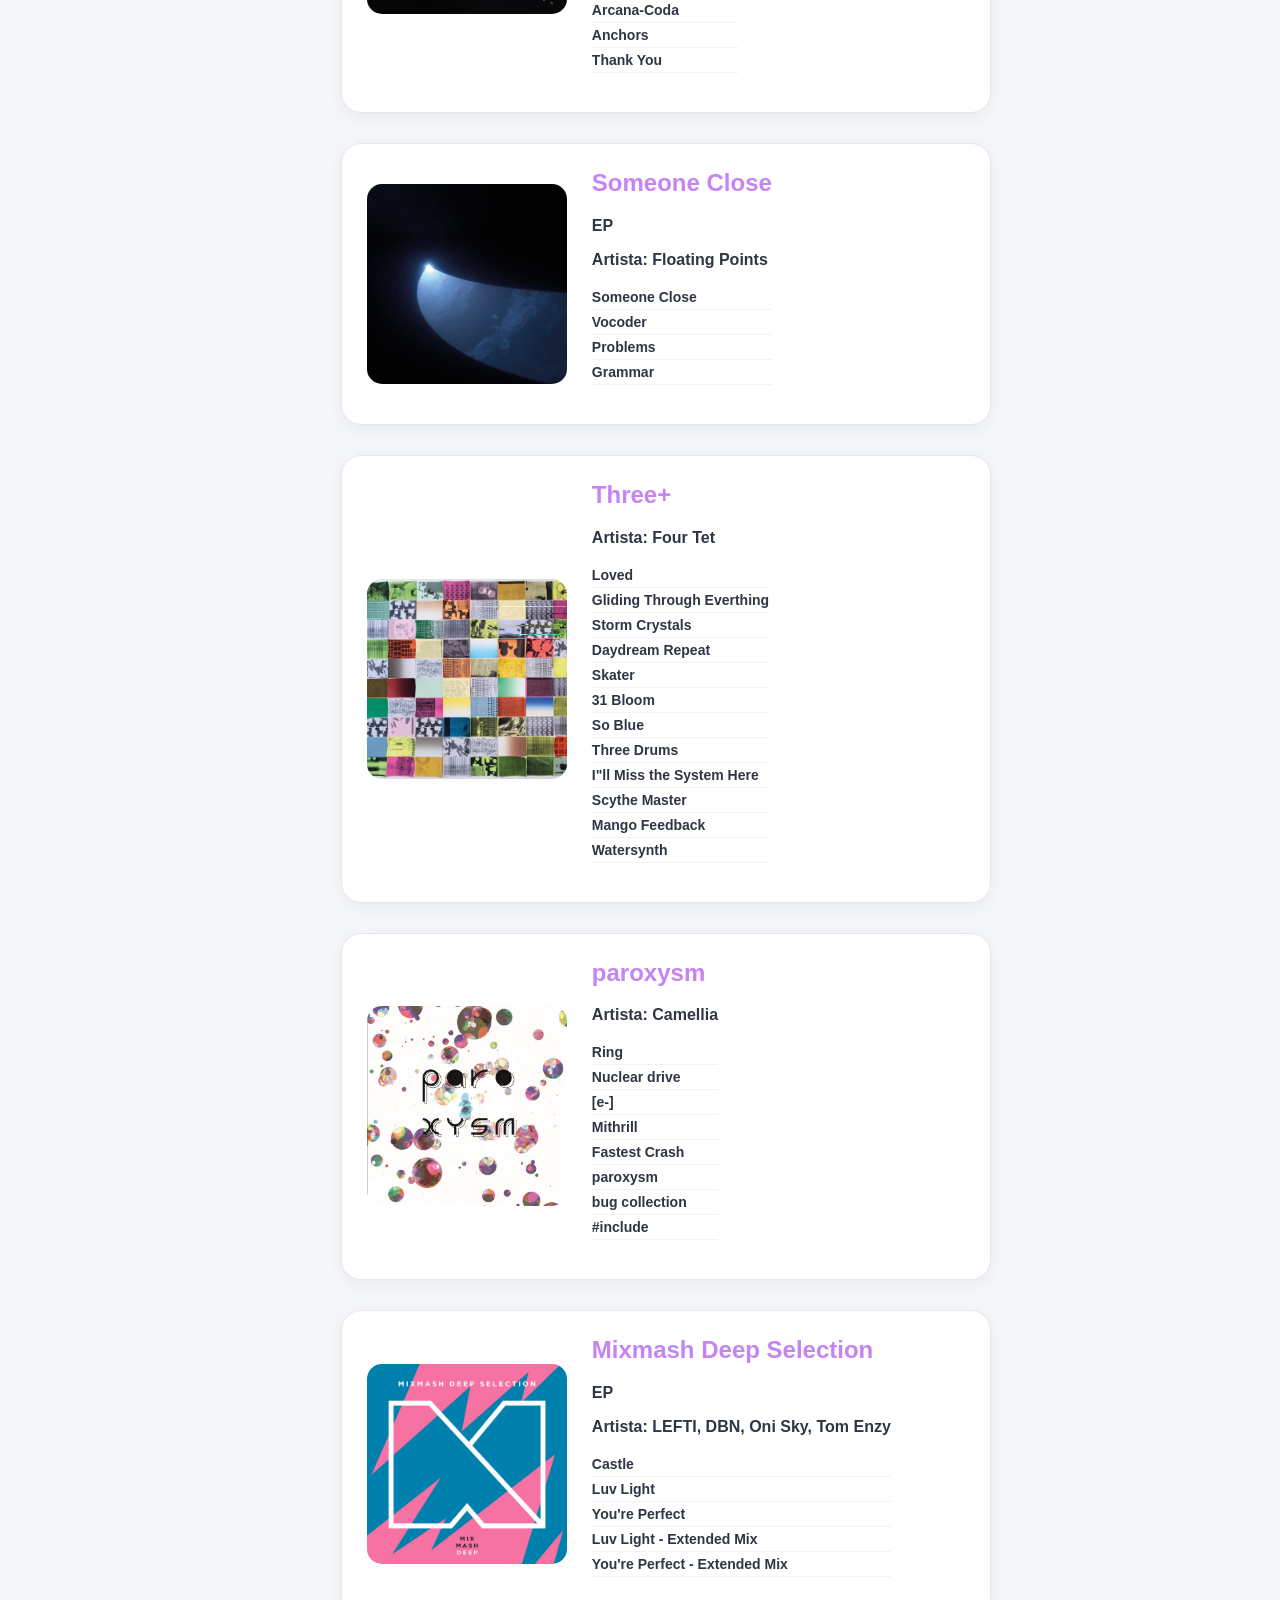
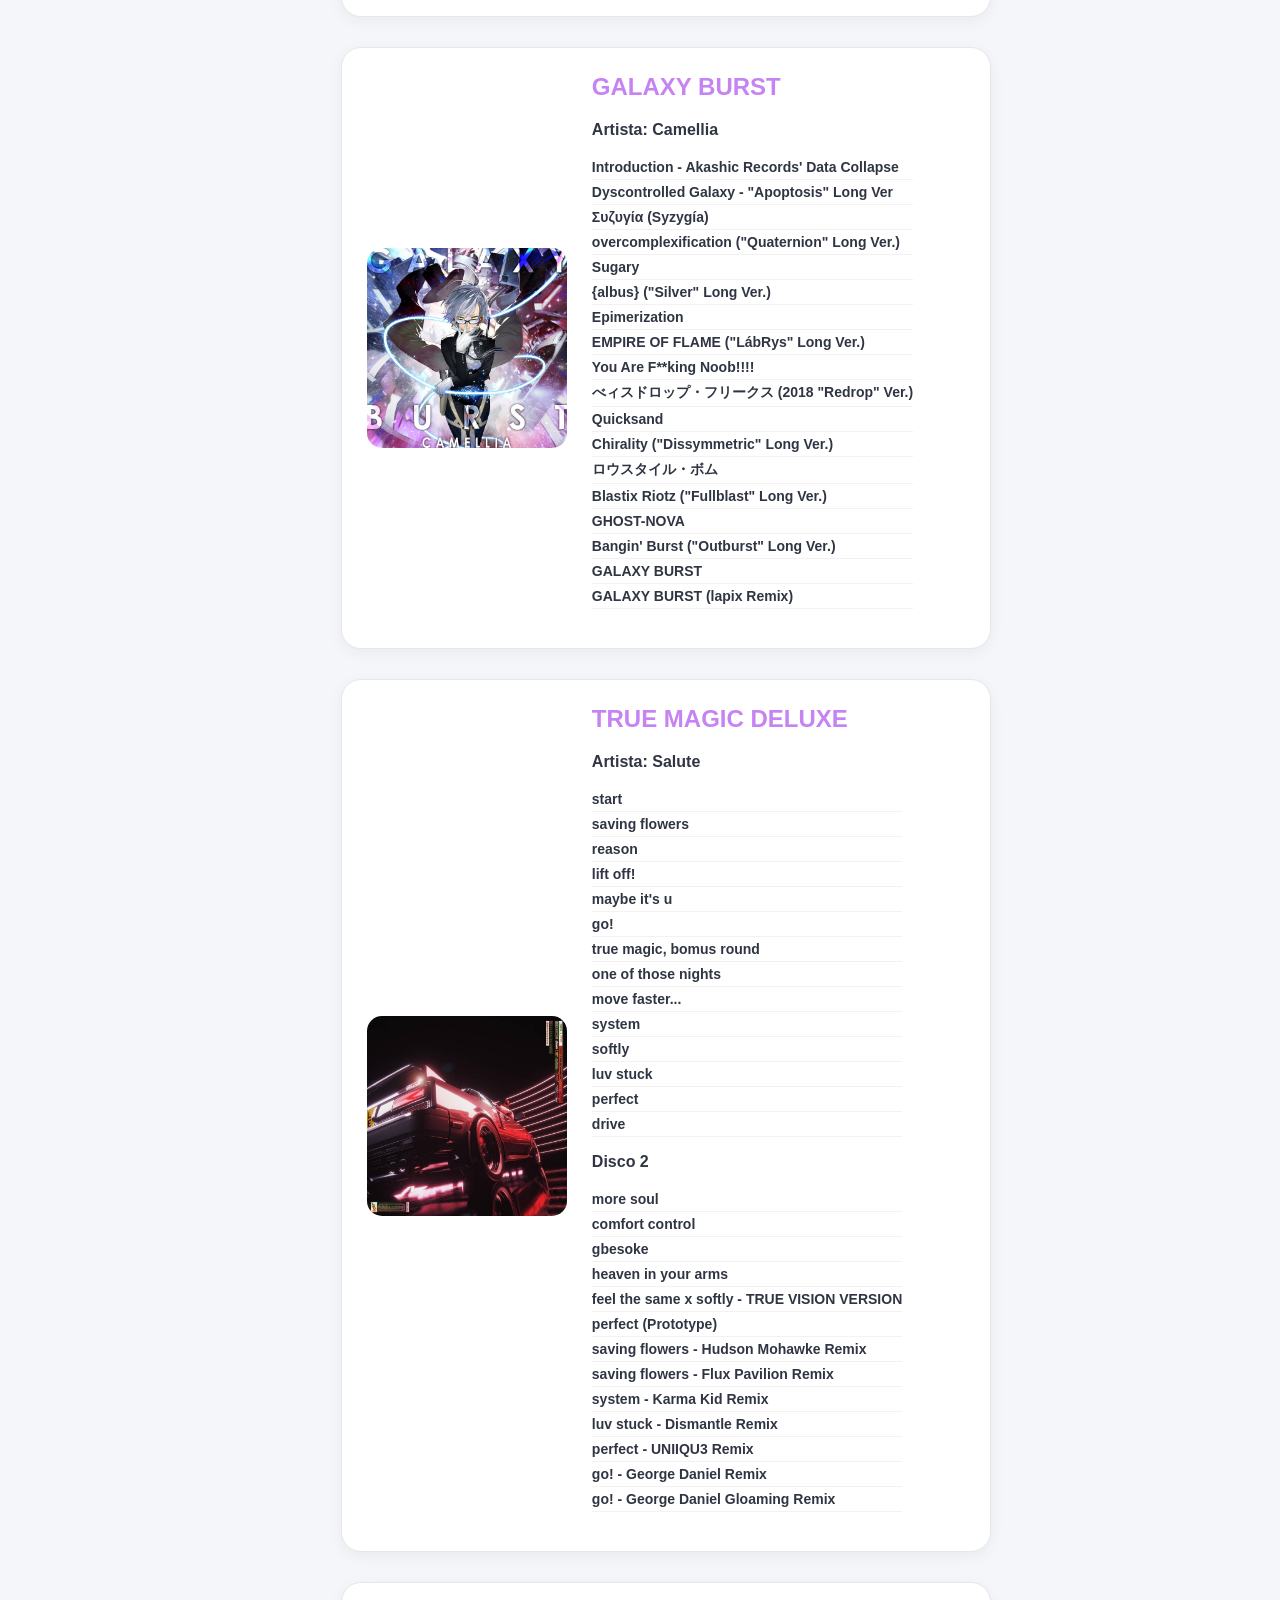
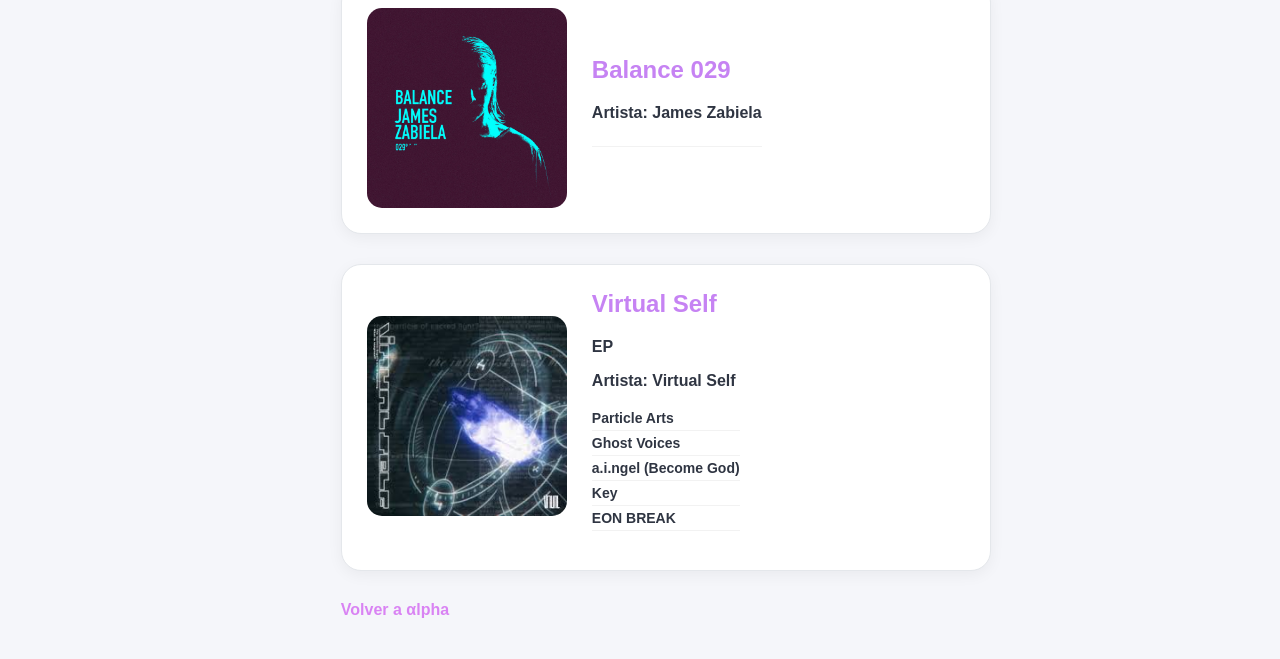
==== commit 8c831b49: "boton superior regresar a index" ====
--- a/albumes.html
+++ b/albumes.html
@@ -5,6 +5,7 @@
     <meta name="viewport" content="width=device-width, initial-scale=1.0">
     <title>Álbumes y EPs que recomiendo</title>
     <style>
+       
     :root {
     /* Variables Modo Claro */
     --bg-color: #f5f6fa;
@@ -102,6 +103,7 @@
             text-decoration: none;
             color: rgb(217, 131, 243);
             font-weight: bold;
+            text-align: center;
         }
     </style>
 </head>
@@ -111,9 +113,8 @@
 
     <h1>Álbumes y EPs que recomiendo</h1>
     <br>
-    
-
-   
+    <a href="index.html" class="link-index"><strong>Volver a αlpha</a>
+    <br>
 
     <div class="album-card">
         <img src="imagenes_proyecto/Quest For Fire.jpg" alt="Quest For Fire">
@@ -335,7 +336,7 @@
         </div>
     </div>
 
-    <div class="album-card">
+    <div class="album-card"> 
         <a href="https://virtualself.co/" target="_blank"><img src="imagenes_proyecto/vistual_self.jpg" alt="Virtual Self"></a>
         <div class="album-info">
             <h2>Virtual Self</h2>
